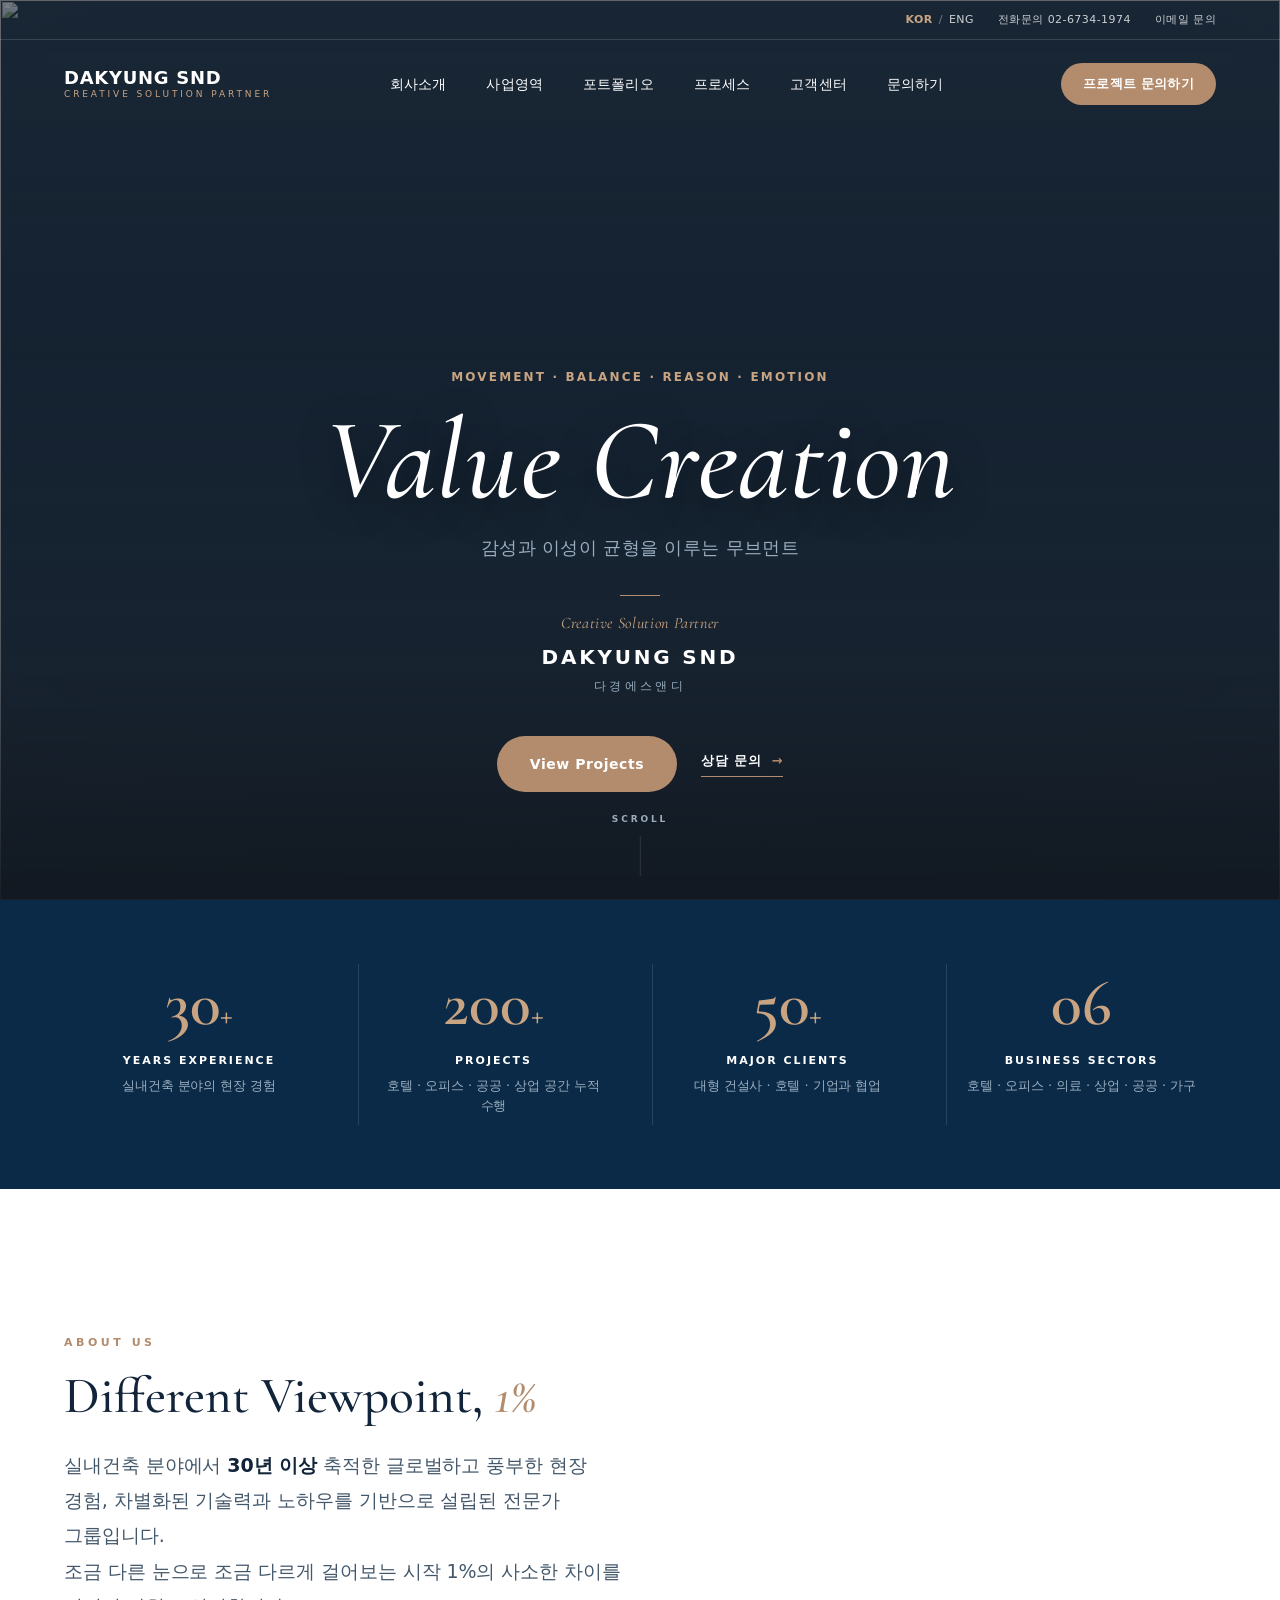
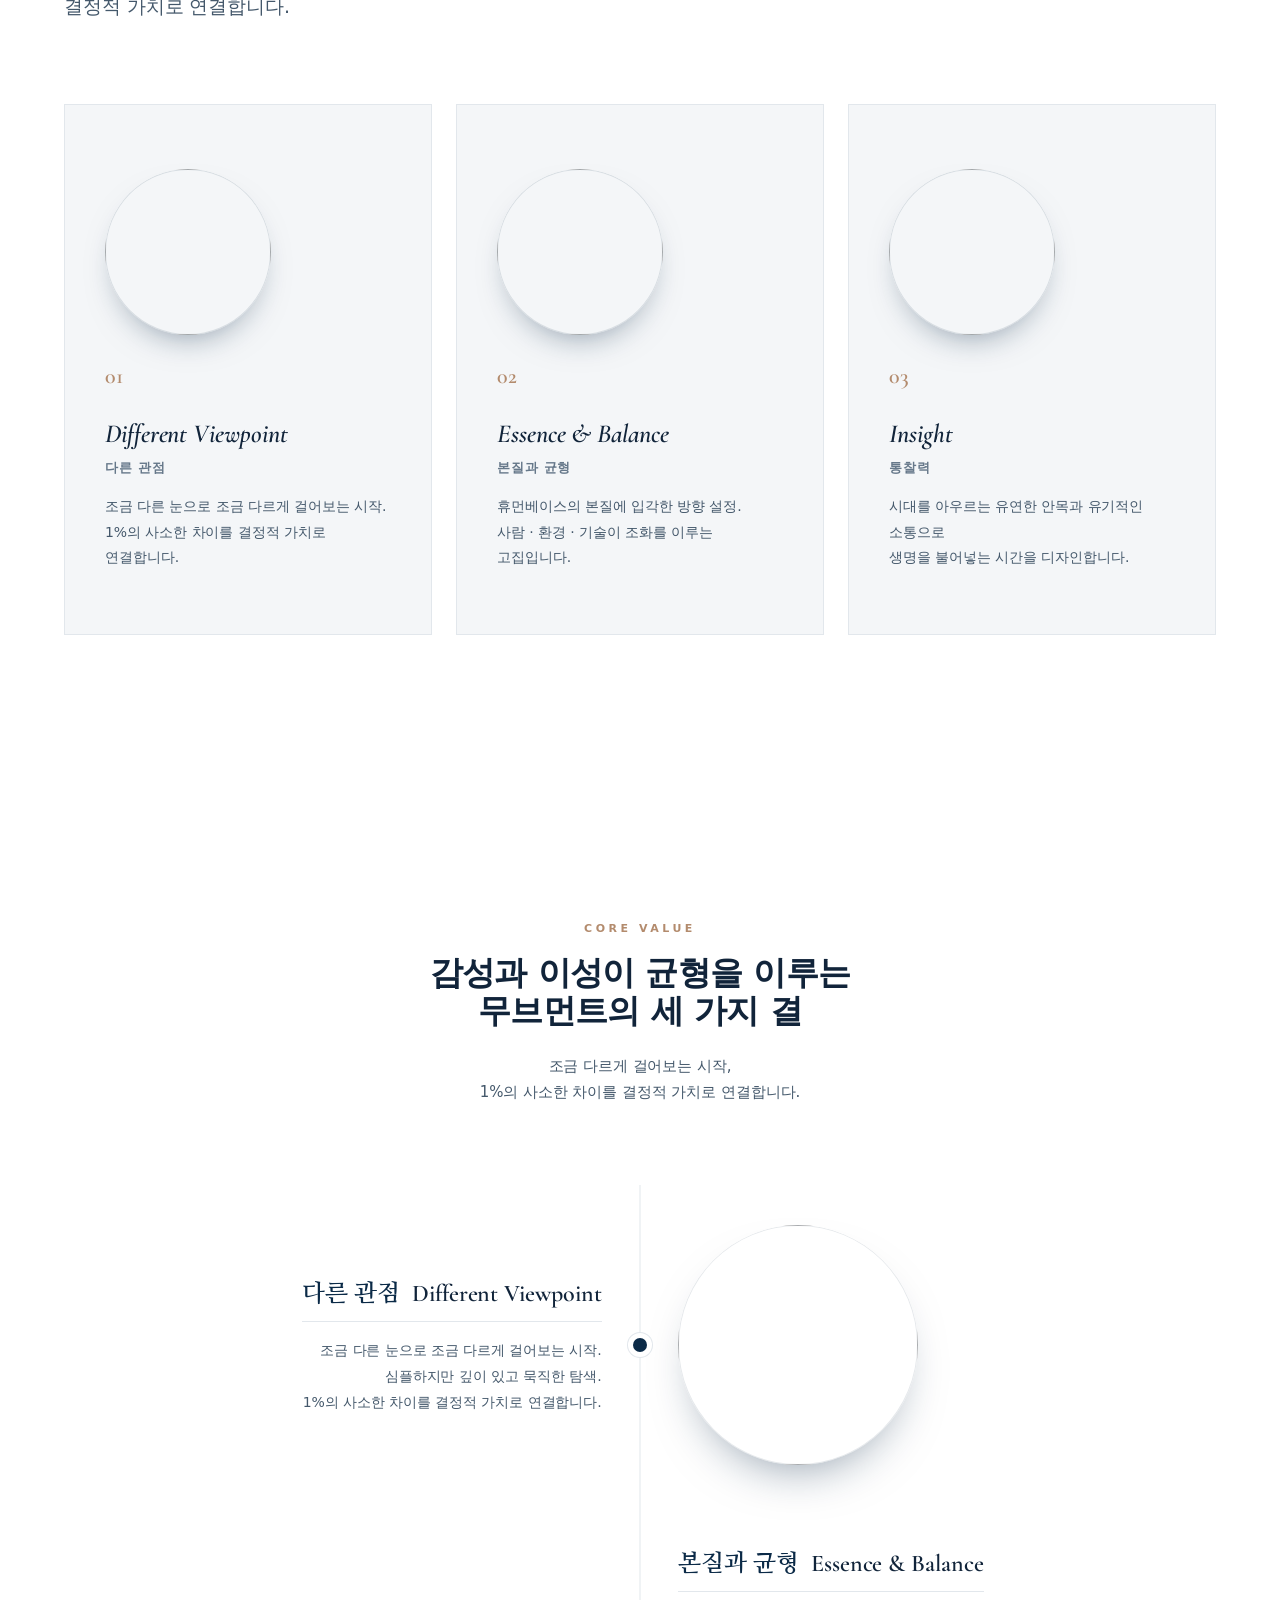
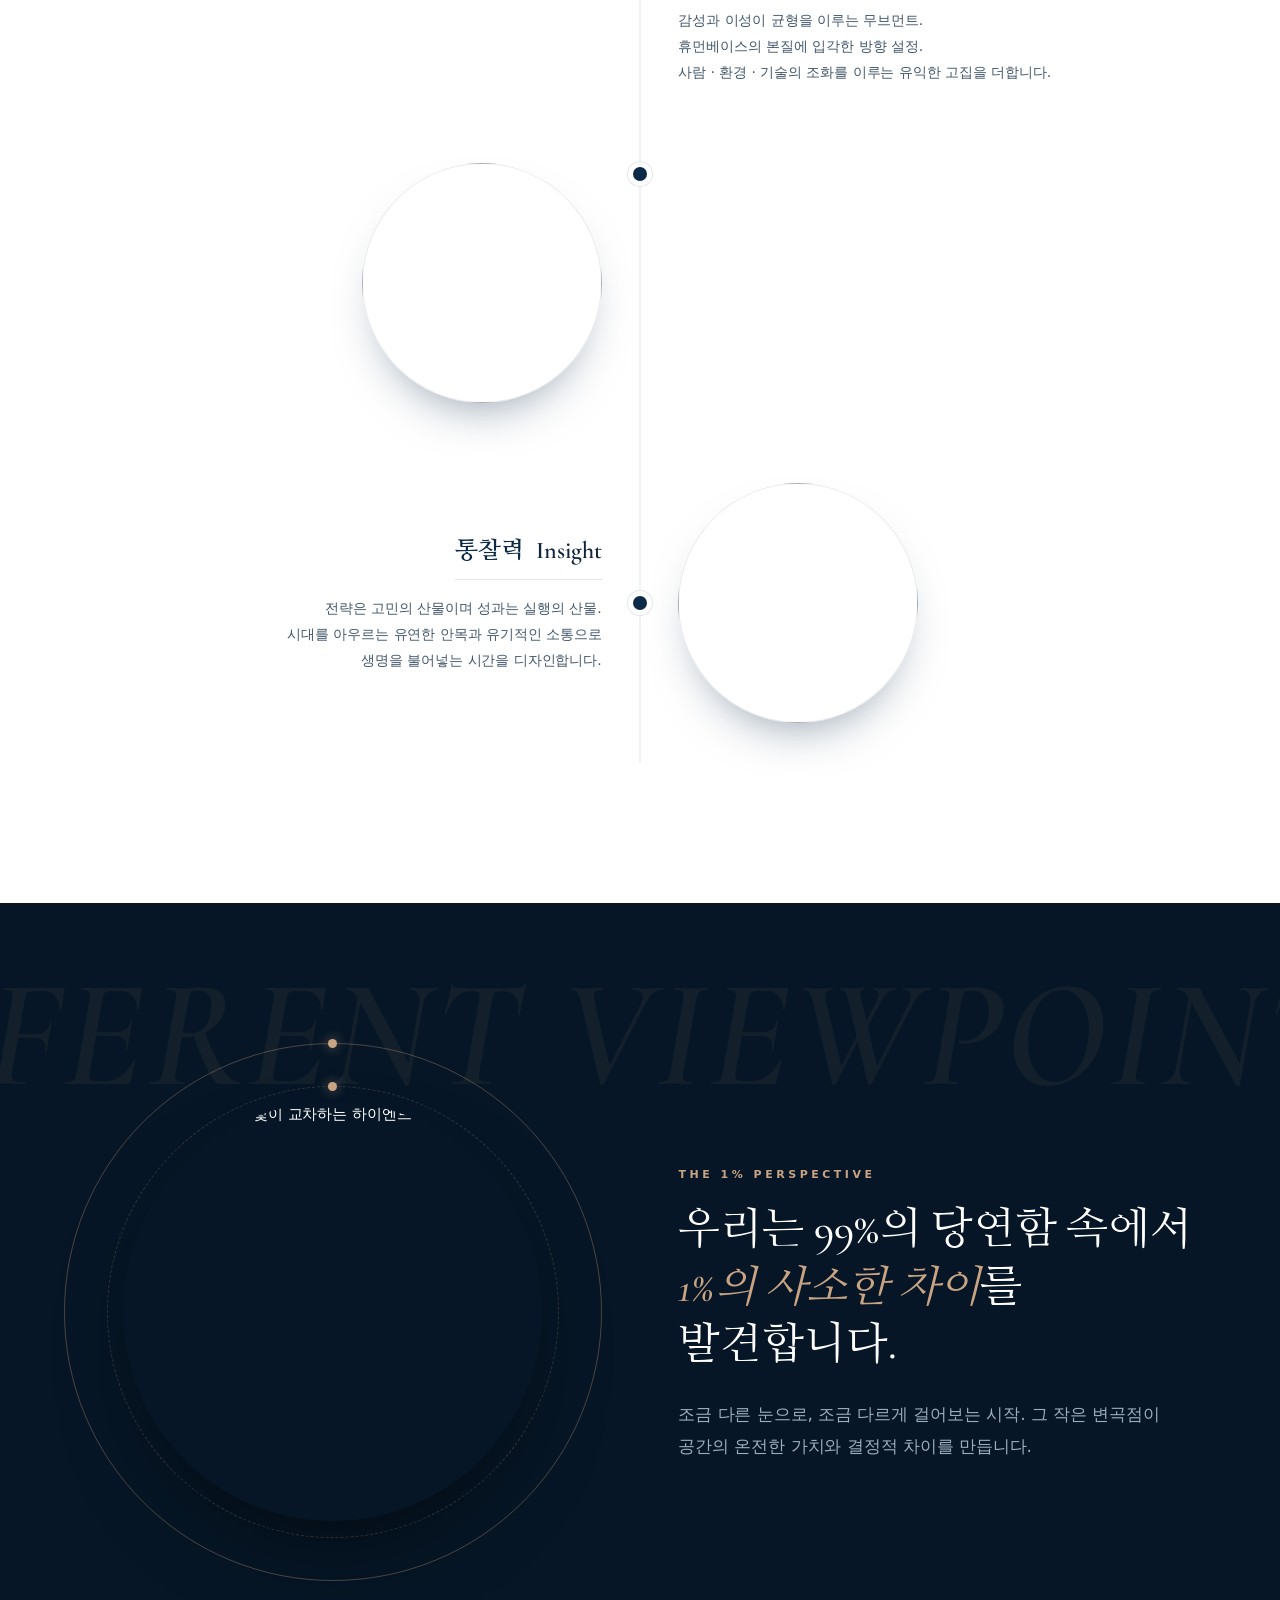
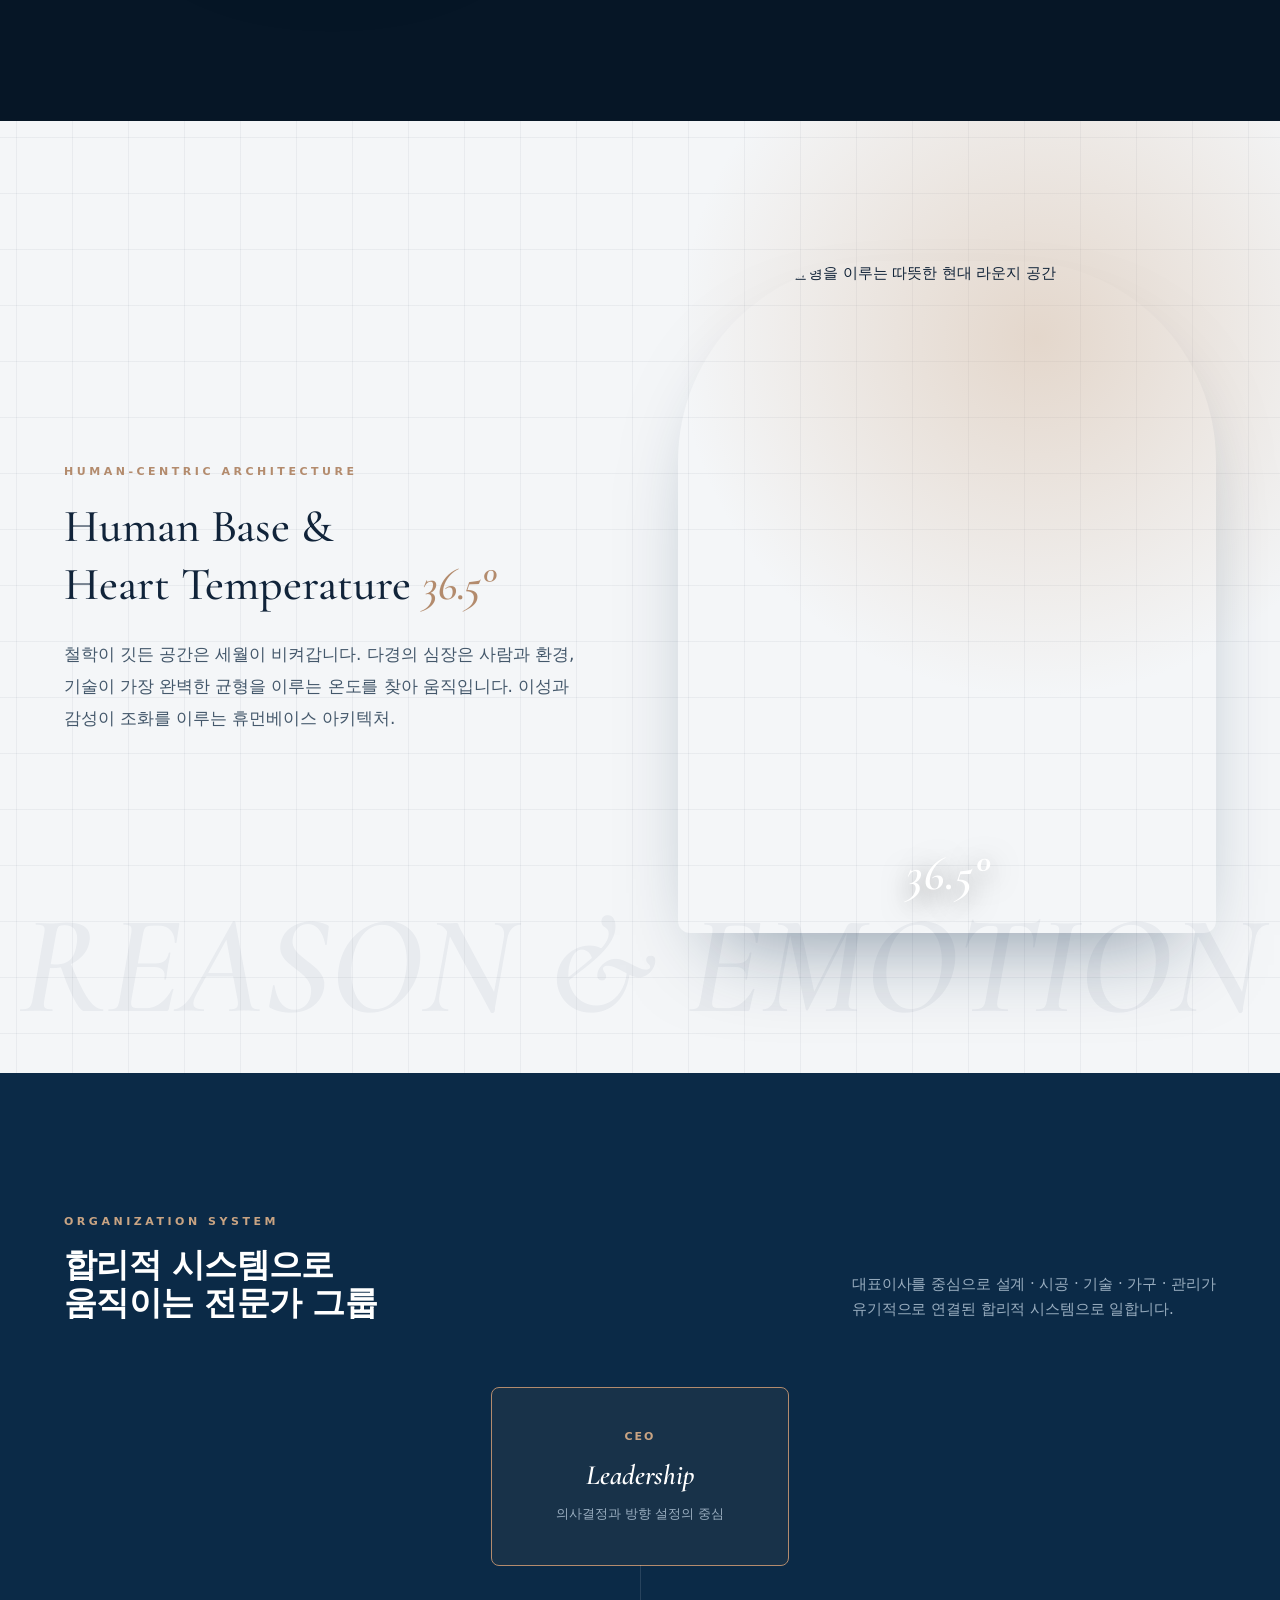
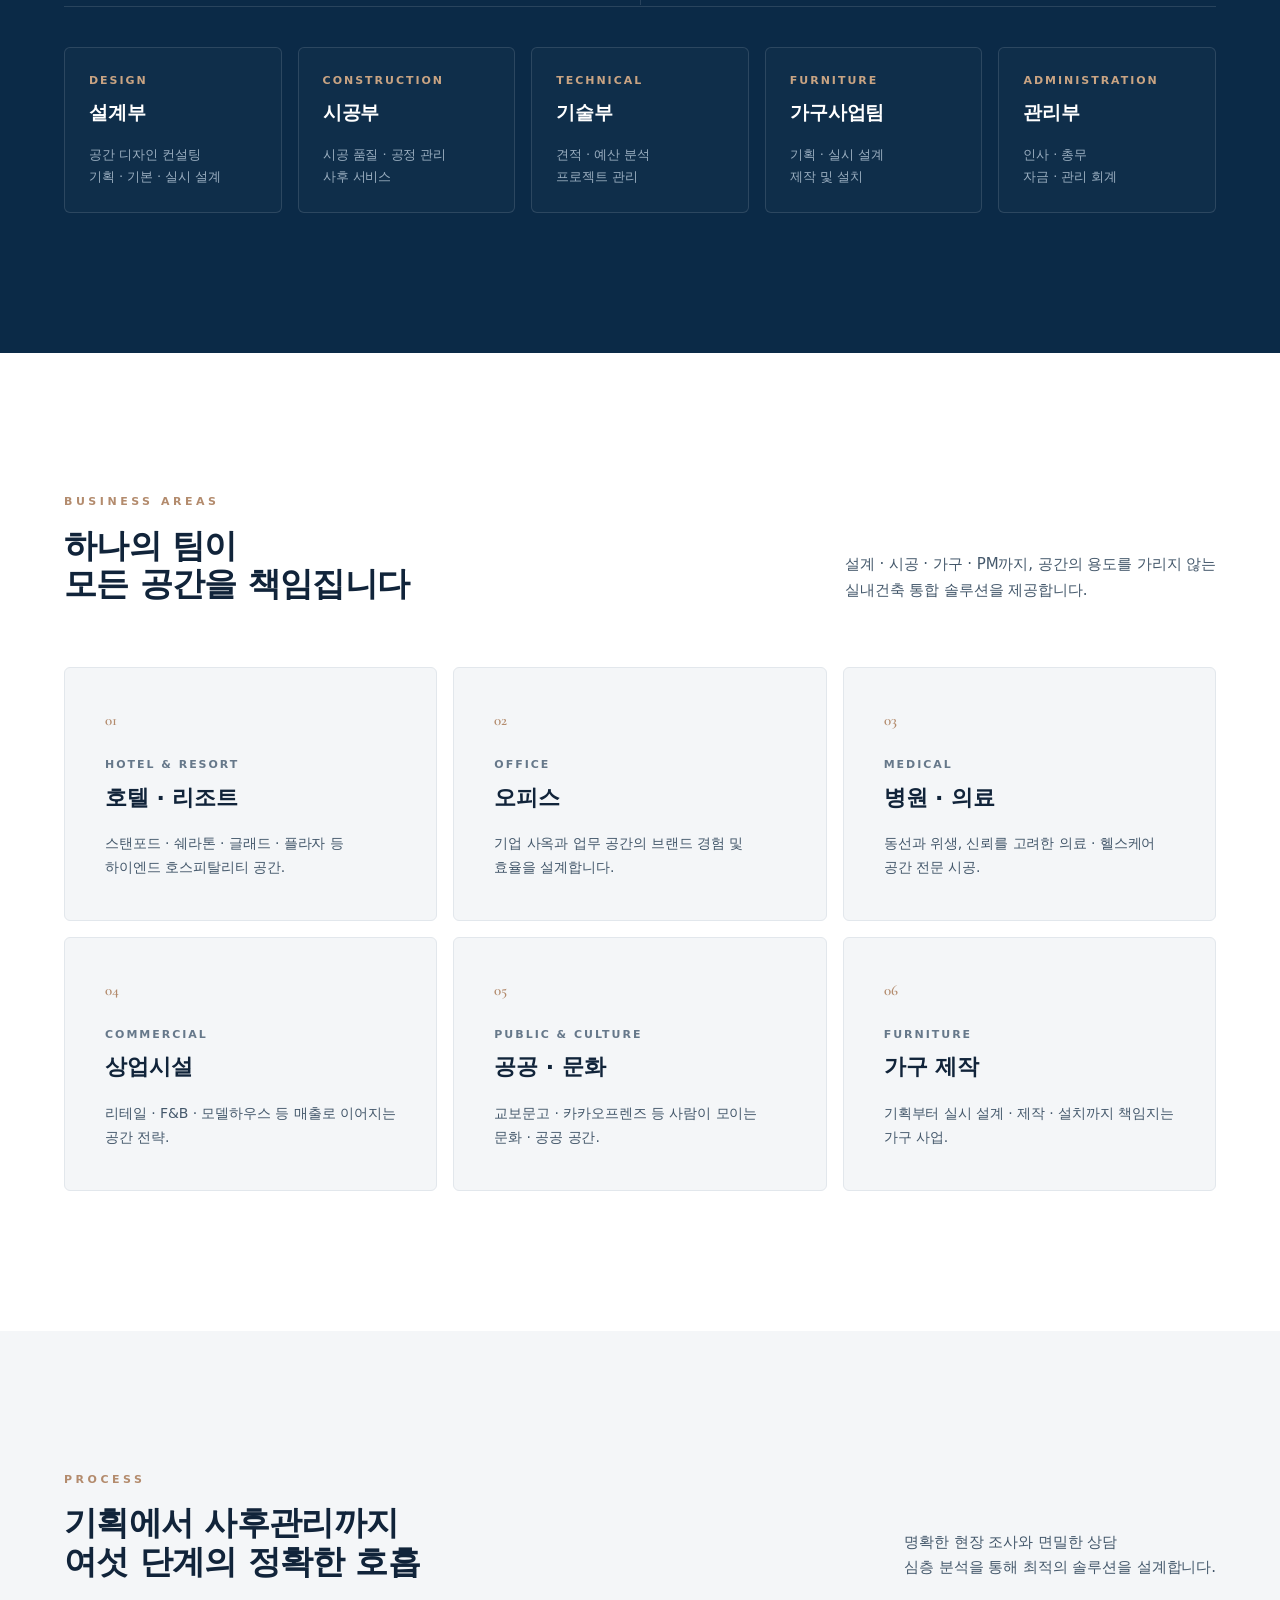
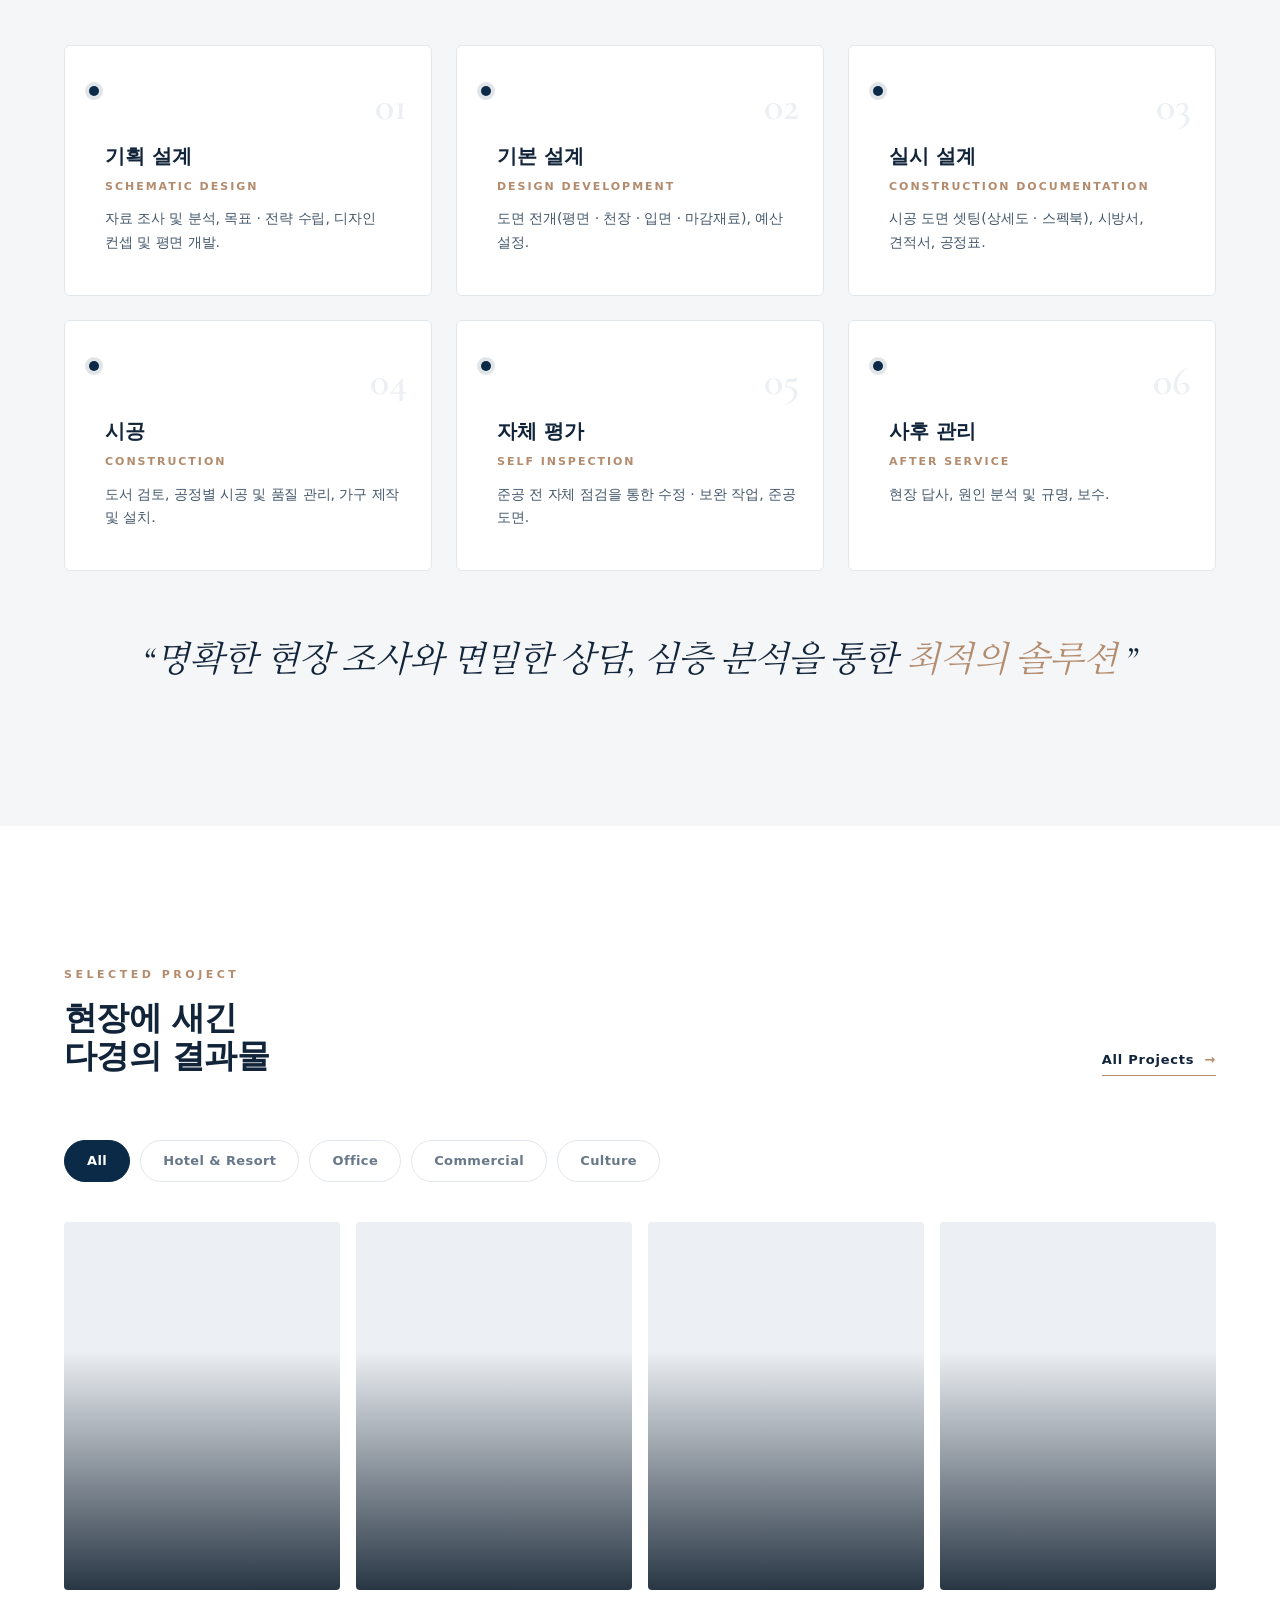
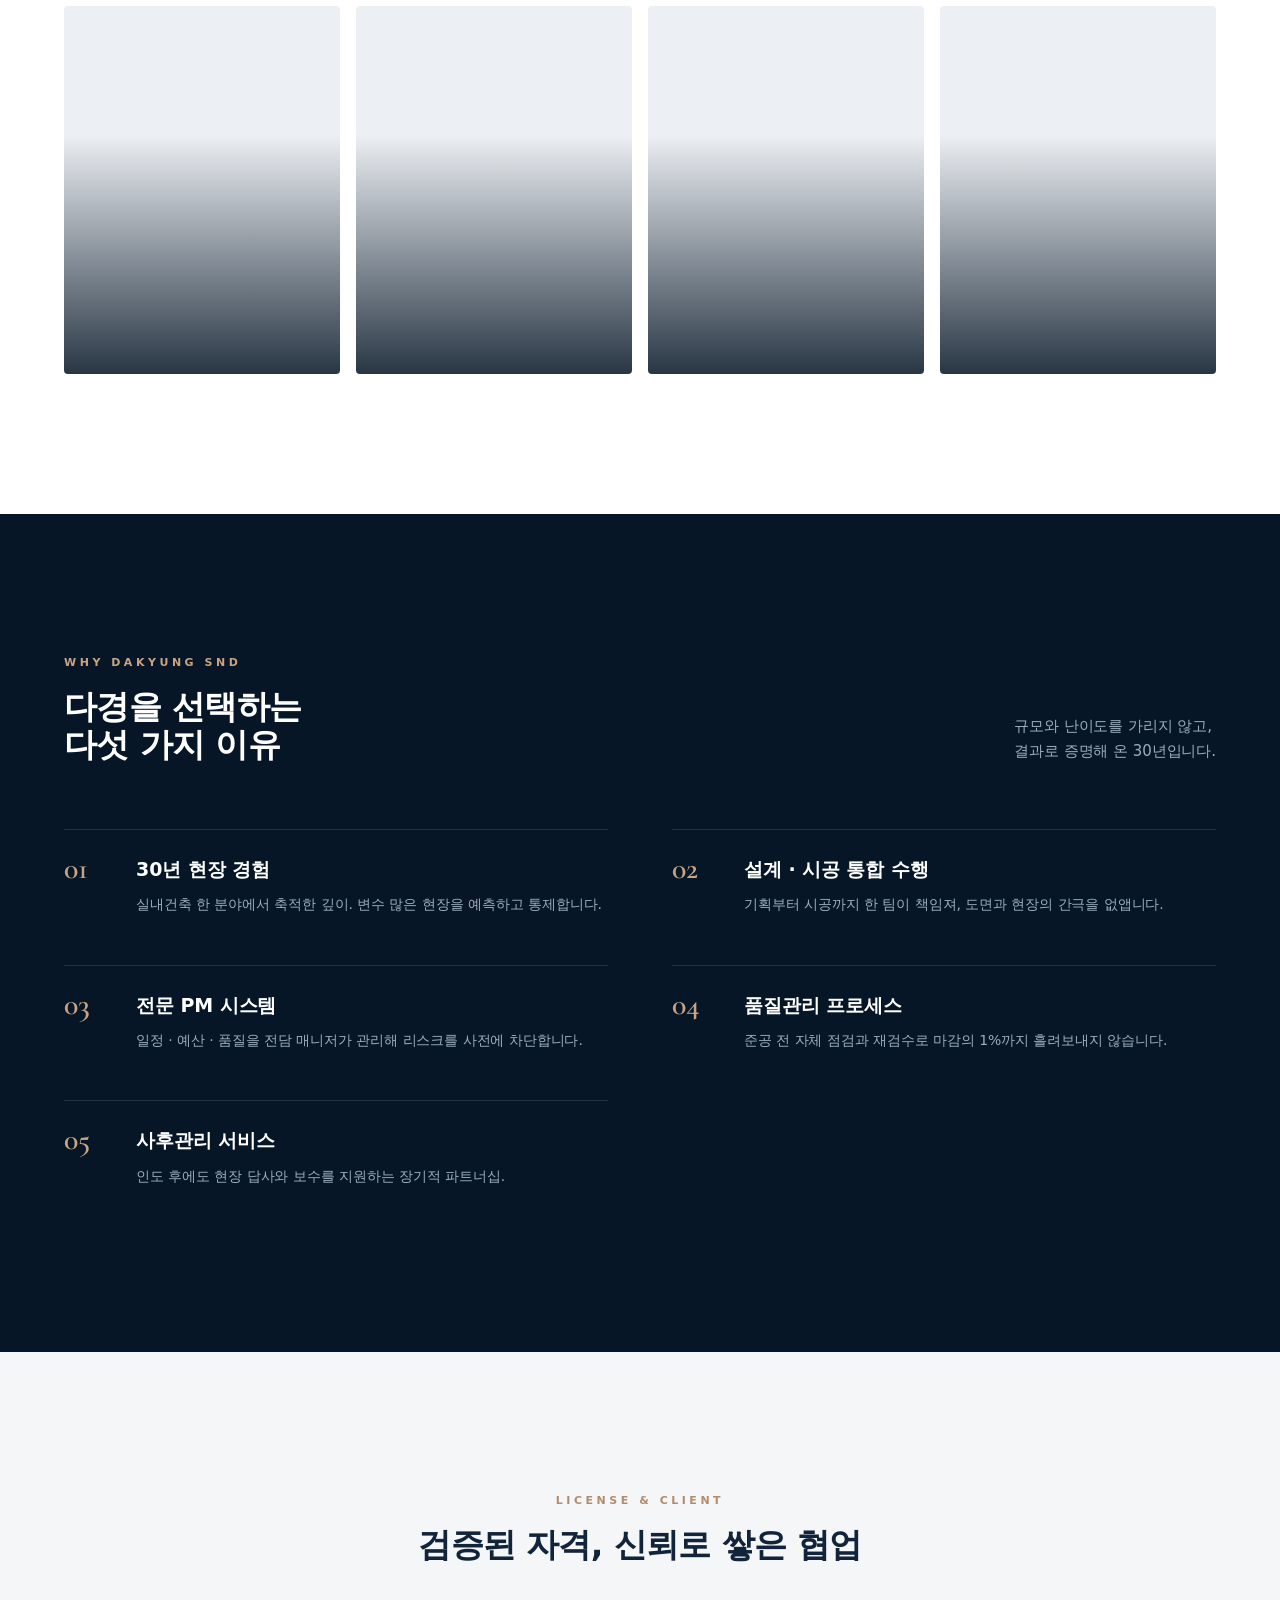
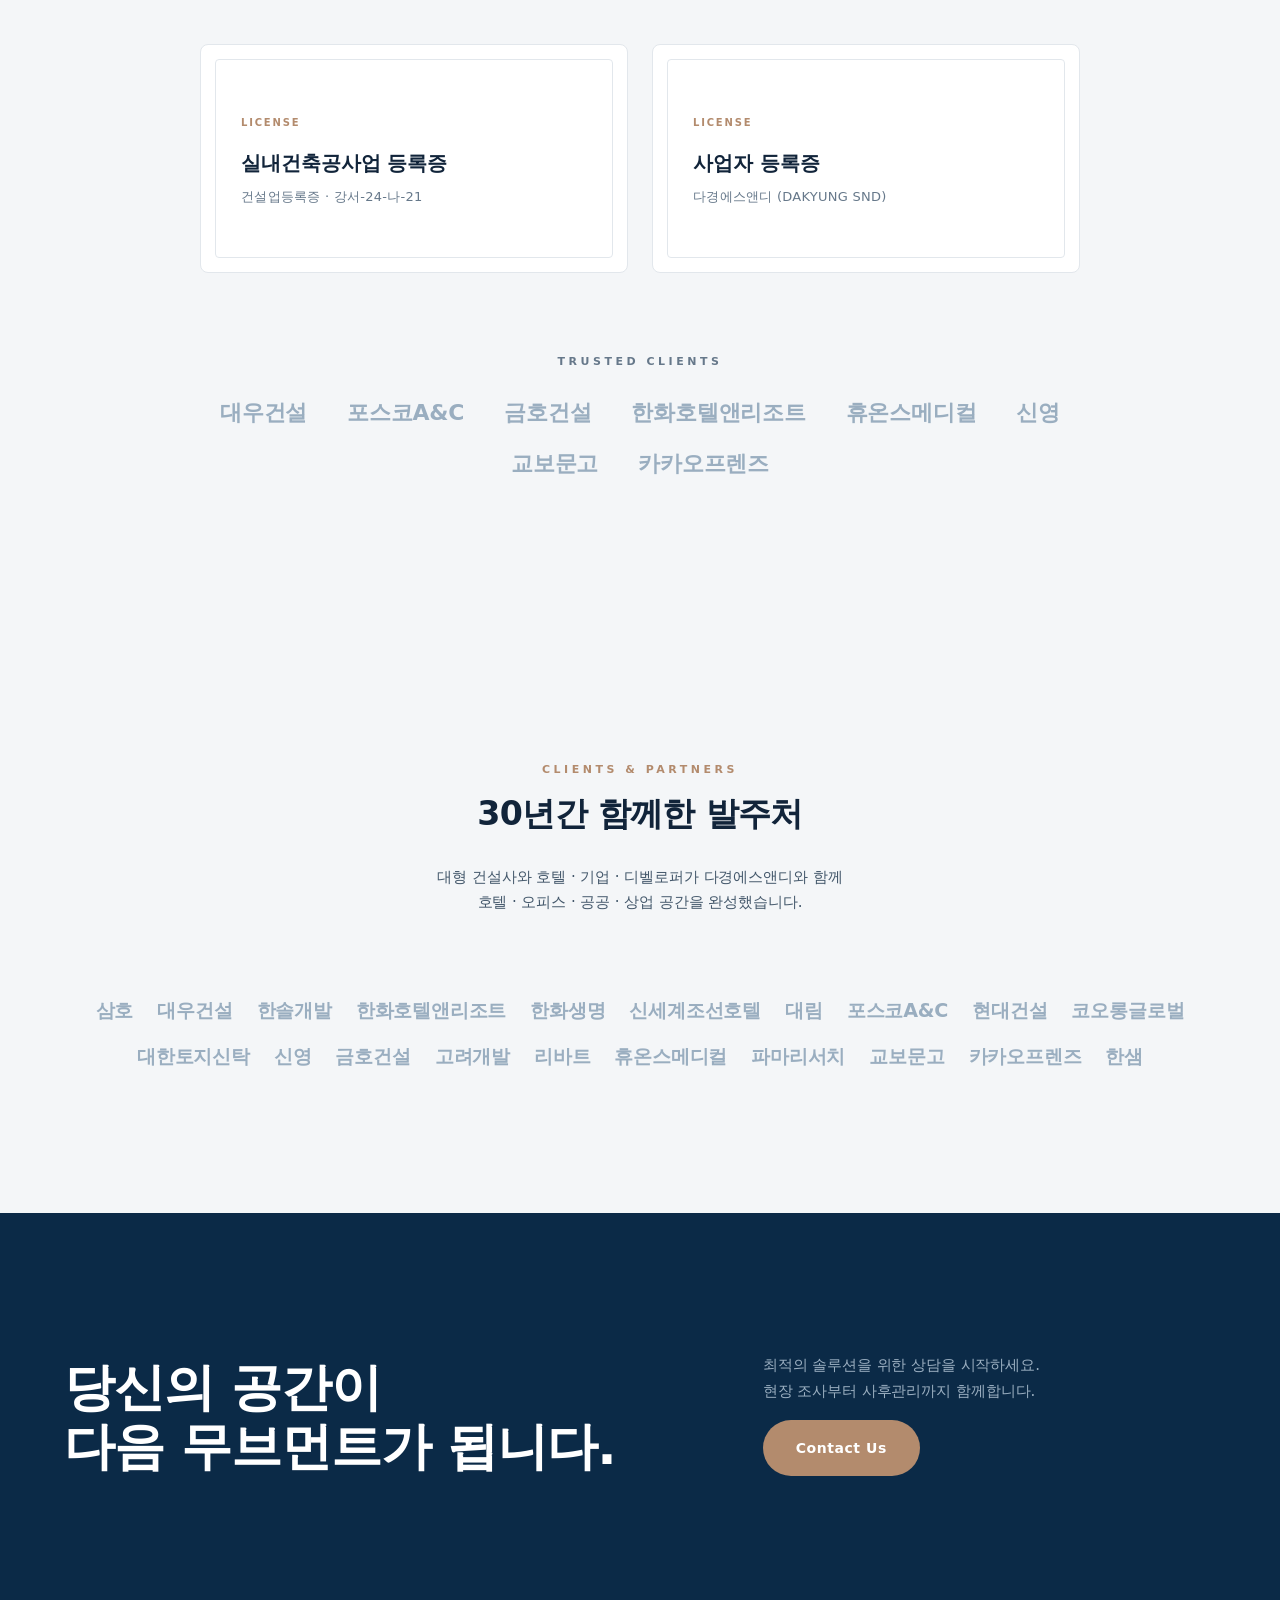
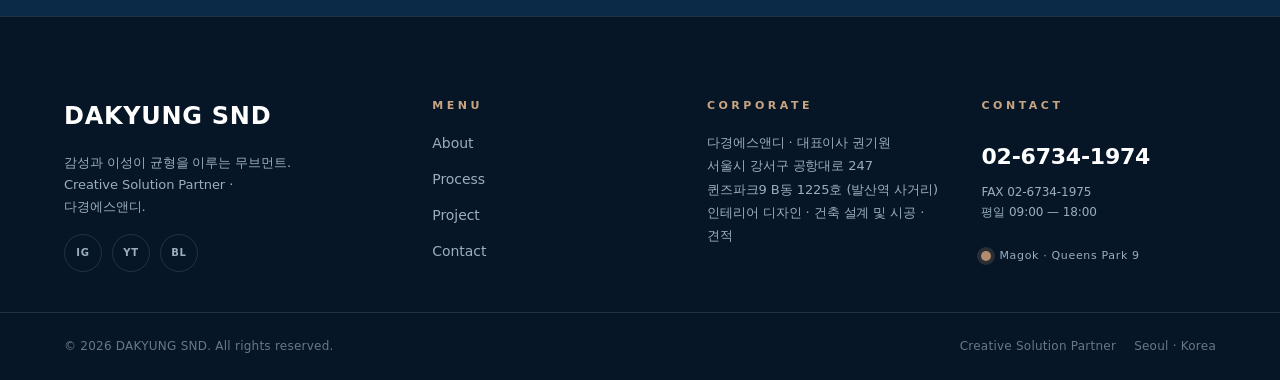
==== html/index.html @ 5e265a90 "Initial commit: 다경에스앤디 (DAKYUNG SND) static site Premium B2B 실내건축 사이트 — 6-category mega-menu, 회사 지명원" ====
<!DOCTYPE html>
<html lang="ko">
<head>
    <meta charset="UTF-8">
    <meta name="viewport" content="width=device-width, initial-scale=1.0">
    <meta name="description" content="다경에스앤디(DAKYUNG SND) — 감성과 이성이 균형을 이루는 무브먼트. 실내건축 30년 현장 경험의 크리에이티브 솔루션 파트너.">
    <meta name="keywords" content="다경에스앤디, DAKYUNG SND, 실내건축, 인테리어 디자인, 시공, 건축 설계, 호텔 인테리어, 모델하우스">
    <link rel="shortcut icon" href="../images/favicon.ico" type="image/x-icon">
    <title>다경에스앤디 DAKYUNG SND Creative Solution Partner</title>
    <link rel="stylesheet" href="../style/reset.css">
    <link rel="stylesheet" href="../style/common.css">
    <link rel="stylesheet" href="../style/index.css">
</head>
<body>
<div id="wrap">

    <!-- ===== HEADER ===== -->
    <header id="header">
        <!-- Utility bar -->
        <div class="header-utility">
            <div class="header-utility-inner">
                <ul class="util-links">
                    <li class="util-lang">
                        <a href="#" class="active" aria-current="true">KOR</a>
                        <span aria-hidden="true">/</span>
                        <a href="#" class="util-soon" aria-disabled="true">ENG</a>
                    </li>
                    <li><a href="tel:0267341974">전화문의 02-6734-1974</a></li>
                    <li><a href="./contact.html">이메일 문의</a></li>
                </ul>
            </div>
        </div>

        <!-- Main bar -->
        <div class="header-inner">
            <a href="./index.html" class="logo" aria-label="다경에스앤디 홈">
                <span class="logo-main">DAKYUNG SND</span>
                <span class="logo-sub">CREATIVE SOLUTION PARTNER</span>
            </a>

            <nav class="gnb" aria-label="주 메뉴">
                <ul class="gnb-list">
                    <li class="gnb-item has-mega">
                        <a href="./about.html">회사소개</a>
                        <div class="mega">
                            <ul>
                                <li><a href="./about.html#ceo">CEO 인사말</a></li>
                                <li><a href="./about.html#about-intro">기업소개</a></li>
                                <li><a href="./about.html#values">브랜드 철학</a></li>
                                <li><a href="./about.html#history">연혁</a></li>
                                <li><a href="./index.html#organization">조직도</a></li>
                                <li><a href="./index.html#trust">인증 및 면허</a></li>
                                <li><a href="./index.html#clients">주요 고객사</a></li>
                            </ul>
                        </div>
                    </li>
                    <li class="gnb-item has-mega">
                        <a href="./service.html">사업영역</a>
                        <div class="mega">
                            <ul>
                                <li><a href="./service.html#interior">인테리어 디자인</a></li>
                                <li><a href="./service.html#interior">인테리어 시공</a></li>
                                <li><a href="./service.html#architecture">건축 설계</a></li>
                                <li><a href="./service.html#architecture">건축 시공</a></li>
                                <li><a href="./service.html#interior">공간 컨설팅</a></li>
                                <li><a href="./service.html#furniture">가구 제작</a></li>
                                <li><a href="./service.html#process">PM (프로젝트 관리)</a></li>
                            </ul>
                        </div>
                    </li>
                    <li class="gnb-item has-mega">
                        <a href="./portfolio.html">포트폴리오</a>
                        <div class="mega">
                            <ul>
                                <li><a href="./portfolio.html#hotel">호텔 &amp; 리조트</a></li>
                                <li><a href="./portfolio.html#office">오피스</a></li>
                                <li><a href="./portfolio.html#medical">병원 · 의료시설</a></li>
                                <li><a href="./portfolio.html#commercial">상업공간</a></li>
                                <li><a href="./portfolio.html#public">공공시설</a></li>
                                <li><a href="./portfolio.html#all">가구 및 특화공간</a></li>
                            </ul>
                        </div>
                    </li>
                    <li class="gnb-item has-mega">
                        <a href="./service.html#process">프로세스</a>
                        <div class="mega">
                            <ul>
                                <li><a href="./service.html#step-01">기획</a></li>
                                <li><a href="./service.html#step-02">설계</a></li>
                                <li><a href="./service.html#step-03">실시설계</a></li>
                                <li><a href="./service.html#step-04">시공</a></li>
                                <li><a href="./service.html#step-05">품질관리</a></li>
                                <li><a href="./service.html#step-06">유지보수 (A/S)</a></li>
                            </ul>
                        </div>
                    </li>
                    <li class="gnb-item has-mega">
                        <a href="#">고객센터</a>
                        <div class="mega">
                            <ul>
                                <li><a href="#" class="util-soon">공지사항</a></li>
                                <li><a href="#" class="util-soon">자주 묻는 질문</a></li>
                                <li><a href="#" class="util-soon">자료실</a></li>
                                <li><a href="./contact.html">문의하기</a></li>
                            </ul>
                        </div>
                    </li>
                    <li class="gnb-item has-mega">
                        <a href="./contact.html" class="nav-contact-top">문의하기</a>
                        <div class="mega">
                            <ul>
                                <li><a href="./contact.html#form">프로젝트 문의</a></li>
                                <li><a href="./contact.html#form">상담 신청</a></li>
                                <li><a href="./contact.html#visit">오시는 길</a></li>
                            </ul>
                        </div>
                    </li>
                </ul>
            </nav>

            <div class="header-actions">
                <a href="./contact.html" class="header-cta">프로젝트 문의하기</a>
                <button class="hamburger" id="hamburger" aria-label="메뉴 열기" aria-expanded="false">
                    <span></span><span></span><span></span>
                </button>
            </div>
        </div>

        <!-- Mobile nav (accordion) -->
        <nav class="mobile-nav" id="mobileNav" aria-label="모바일 메뉴">
            <ul class="m-acc">
                <li class="m-acc-item">
                    <button class="m-acc-head" aria-expanded="false">회사소개 <span class="m-acc-ic" aria-hidden="true"></span></button>
                    <div class="m-acc-panel"><div class="m-acc-panel-inner">
                        <a href="./about.html#ceo">CEO 인사말</a>
                        <a href="./about.html#about-intro">기업소개</a>
                        <a href="./about.html#values">브랜드 철학</a>
                        <a href="./about.html#history">연혁</a>
                        <a href="./index.html#organization">조직도</a>
                        <a href="./index.html#trust">인증 및 면허</a>
                        <a href="./index.html#clients">주요 고객사</a>
                    </div></div>
                </li>
                <li class="m-acc-item">
                    <button class="m-acc-head" aria-expanded="false">사업영역 <span class="m-acc-ic" aria-hidden="true"></span></button>
                    <div class="m-acc-panel"><div class="m-acc-panel-inner">
                        <a href="./service.html#interior">인테리어 디자인 · 시공</a>
                        <a href="./service.html#architecture">건축 설계 · 시공</a>
                        <a href="./service.html#interior">공간 컨설팅</a>
                        <a href="./service.html#furniture">가구 제작</a>
                        <a href="./service.html#process">PM (프로젝트 관리)</a>
                    </div></div>
                </li>
                <li class="m-acc-item">
                    <button class="m-acc-head" aria-expanded="false">포트폴리오 <span class="m-acc-ic" aria-hidden="true"></span></button>
                    <div class="m-acc-panel"><div class="m-acc-panel-inner">
                        <a href="./portfolio.html#hotel">호텔 &amp; 리조트</a>
                        <a href="./portfolio.html#office">오피스</a>
                        <a href="./portfolio.html#medical">병원 · 의료시설</a>
                        <a href="./portfolio.html#commercial">상업공간</a>
                        <a href="./portfolio.html#public">공공시설</a>
                        <a href="./portfolio.html#all">가구 및 특화공간</a>
                    </div></div>
                </li>
                <li class="m-acc-item">
                    <button class="m-acc-head" aria-expanded="false">프로세스 <span class="m-acc-ic" aria-hidden="true"></span></button>
                    <div class="m-acc-panel"><div class="m-acc-panel-inner">
                        <a href="./service.html#step-01">기획</a>
                        <a href="./service.html#step-02">설계</a>
                        <a href="./service.html#step-03">실시설계</a>
                        <a href="./service.html#step-04">시공</a>
                        <a href="./service.html#step-05">품질관리</a>
                        <a href="./service.html#step-06">유지보수 (A/S)</a>
                    </div></div>
                </li>
                <li class="m-acc-item">
                    <button class="m-acc-head" aria-expanded="false">고객센터 <span class="m-acc-ic" aria-hidden="true"></span></button>
                    <div class="m-acc-panel"><div class="m-acc-panel-inner">
                        <a href="#" class="util-soon">공지사항 (준비중)</a>
                        <a href="#" class="util-soon">자주 묻는 질문 (준비중)</a>
                        <a href="#" class="util-soon">자료실 (준비중)</a>
                        <a href="./contact.html">문의하기</a>
                    </div></div>
                </li>
                <li class="m-acc-item">
                    <button class="m-acc-head" aria-expanded="false">문의하기 <span class="m-acc-ic" aria-hidden="true"></span></button>
                    <div class="m-acc-panel"><div class="m-acc-panel-inner">
                        <a href="./contact.html#form">프로젝트 문의</a>
                        <a href="./contact.html#form">상담 신청</a>
                        <a href="./contact.html#visit">오시는 길</a>
                    </div></div>
                </li>
            </ul>
            <div class="m-util">
                <a href="tel:0267341974">전화문의 · 02-6734-1974</a>
                <a href="./contact.html">이메일 문의</a>
                <a href="./contact.html" class="m-cta">프로젝트 문의하기</a>
            </div>
        </nav>
    </header>

    <!-- ===== MAIN ===== -->
    <main>

        <!-- ===== HERO ===== -->
        <section class="hero" aria-label="메인">
            <!-- 정지된 고래 이미지. 직접 파일을 쓰려면 ../images/hero-whale.jpg 등에 넣고 src를 교체하세요. -->
            <img class="hero-video" src="https://images.unsplash.com/photo-1568430462989-44163eb1752f?auto=format&fit=crop&w=2000&q=80"
                 alt="" aria-hidden="true" loading="eager">
            <div class="hero-overlay" aria-hidden="true"></div>

            <div class="container hero-inner">
                <p class="hero-essence">Movement · Balance · Reason · Emotion</p>

                <h1 class="hero-title serif">Value Creation</h1>

                <p class="hero-sub">감성과 이성이 균형을 이루는 무브먼트</p>

                <div class="hero-brand">
                    <span class="hero-partner">Creative Solution Partner</span>
                    <span class="hero-name">DAKYUNG SND</span>
                    <span class="hero-name-ko">다경에스앤디</span>
                </div>

                <div class="hero-actions">
                    <a href="./portfolio.html" class="btn btn-primary">View Projects</a>
                    <a href="./contact.html" class="tlink on-dark">상담 문의</a>
                </div>
            </div>

            <a href="#about" class="hero-scroll" aria-label="아래로 스크롤">
                <span>SCROLL</span>
                <span class="line"></span>
            </a>
        </section>

        <!-- ===== TRUST METRICS ===== -->
        <section class="trust-metrics" aria-label="신뢰 지표">
            <div class="container">
                <ul class="tm-grid">
                    <li class="tm">
                        <span class="tm-num">30<small>+</small></span>
                        <span class="tm-label">Years Experience</span>
                        <p>실내건축 분야의 현장 경험</p>
                    </li>
                    <li class="tm">
                        <span class="tm-num">200<small>+</small></span>
                        <span class="tm-label">Projects</span>
                        <p>호텔 · 오피스 · 공공 · 상업 공간 누적 수행</p>
                    </li>
                    <li class="tm">
                        <span class="tm-num">50<small>+</small></span>
                        <span class="tm-label">Major Clients</span>
                        <p>대형 건설사 · 호텔 · 기업과 협업</p>
                    </li>
                    <li class="tm">
                        <span class="tm-num">06</span>
                        <span class="tm-label">Business Sectors</span>
                        <p>호텔 · 오피스 · 의료 · 상업 · 공공 · 가구</p>
                    </li>
                </ul>
            </div>
        </section>

        <!-- ===== ABOUT & CORE VALUE ===== -->
        <section class="section about" id="about" aria-label="회사 소개">
            <div class="container">
                <div class="about-head">
                    <span class="eyebrow">About Us</span>
                    <h2 class="about-title serif">Different Viewpoint, <em>1%</em></h2>
                    <p class="about-lead">
                        실내건축 분야에서 <strong>30년 이상</strong> 축적한 글로벌하고 풍부한 현장 경험,
                        차별화된 기술력과 노하우를 기반으로 설립된 전문가 그룹입니다. <br>
                        조금 다른 눈으로 조금 다르게 걸어보는 시작 1%의 사소한 차이를 <br>
                        결정적 가치로 연결합니다.
                    </p>
                </div>

                <div class="value-grid">
                    <article class="value">
                        <span class="value-photo">
                            <img src="https://images.unsplash.com/photo-1511818966892-d7d671e672a2?auto=format&fit=crop&w=400&q=80" alt="" loading="lazy">
                        </span>
                        <span class="value-num">01</span>
                        <span class="value-circle" aria-hidden="true"></span>
                        <h3 class="value-en">Different Viewpoint</h3>
                        <p class="value-ko">다른 관점</p>
                        <p class="value-desc">
                            조금 다른 눈으로 조금 다르게 걸어보는 시작. <br>
                            1%의 사소한 차이를 결정적 가치로 연결합니다.
                        </p>
                    </article>
                    <article class="value">
                        <span class="value-photo">
                            <img src="https://images.unsplash.com/photo-1618219908412-a29a1bb7b86e?auto=format&fit=crop&w=400&q=80" alt="" loading="lazy">
                        </span>
                        <span class="value-num">02</span>
                        <span class="value-circle" aria-hidden="true"></span>
                        <h3 class="value-en">Essence &amp; Balance</h3>
                        <p class="value-ko">본질과 균형</p>
                        <p class="value-desc">
                            휴먼베이스의 본질에 입각한 방향 설정. <br>
                            사람 · 환경 · 기술이 조화를 이루는 고집입니다.
                        </p>
                    </article>
                    <article class="value">
                        <span class="value-photo">
                            <img src="https://images.unsplash.com/photo-1524758631624-e2822e304c36?auto=format&fit=crop&w=400&q=80" alt="" loading="lazy">
                        </span>
                        <span class="value-num">03</span>
                        <span class="value-circle" aria-hidden="true"></span>
                        <h3 class="value-en">Insight</h3>
                        <p class="value-ko">통찰력</p>
                        <p class="value-desc">
                            시대를 아우르는 유연한 안목과 유기적인 소통으로 <br>
                            생명을 불어넣는 시간을 디자인합니다.
                        </p>
                    </article>
                </div>
            </div>
        </section>

        <!-- ===== CORE VALUE (Timeline) ===== -->
        <section class="section core-value" id="core-value" aria-label="핵심 가치">
            <div class="container">
                <div class="cv-head">
                    <span class="eyebrow">Core Value</span>
                    <h2 class="section-title cv-title">감성과 이성이 균형을 이루는<br>무브먼트의 세 가지 결</h2>
                    <p class="section-lede cv-lede">
                        조금 다르게 걸어보는 시작, <br>
                        1%의 사소한 차이를 결정적 가치로 연결합니다.
                    </p>
                </div>

                <div class="cv-timeline">
                    <article class="cv-item">
                        <div class="cv-text">
                            <h3 class="cv-name"><span class="cv-ko">다른 관점</span> Different Viewpoint</h3>
                            <p class="cv-desc">
                                조금 다른 눈으로 조금 다르게 걸어보는 시작. <br>
                                심플하지만 깊이 있고 묵직한 탐색. <br>
                                1%의 사소한 차이를 결정적 가치로 연결합니다.
                            </p>
                        </div>
                        <span class="cv-node" aria-hidden="true"></span>
                        <div class="cv-photo">
                            <img src="https://images.unsplash.com/photo-1511818966892-d7d671e672a2?auto=format&fit=crop&w=600&q=80" alt="" loading="lazy">
                        </div>
                    </article>

                    <article class="cv-item">
                        <div class="cv-text">
                            <h3 class="cv-name"><span class="cv-ko">본질과 균형</span> Essence &amp; Balance</h3>
                            <p class="cv-desc">
                                감성과 이성이 균형을 이루는 무브먼트. <br>
                                휴먼베이스의 본질에 입각한 방향 설정. <br>
                                사람 · 환경 · 기술의 조화를 이루는 유익한 고집을 더합니다.
                            </p>
                        </div>
                        <span class="cv-node" aria-hidden="true"></span>
                        <div class="cv-photo">
                            <img src="https://images.unsplash.com/photo-1618219908412-a29a1bb7b86e?auto=format&fit=crop&w=600&q=80" alt="" loading="lazy">
                        </div>
                    </article>

                    <article class="cv-item">
                        <div class="cv-text">
                            <h3 class="cv-name"><span class="cv-ko">통찰력</span> Insight</h3>
                            <p class="cv-desc">
                                전략은 고민의 산물이며 성과는 실행의 산물. <br>
                                시대를 아우르는 유연한 안목과 유기적인 소통으로 <br>
                                생명을 불어넣는 시간을 디자인합니다.
                            </p>
                        </div>
                        <span class="cv-node" aria-hidden="true"></span>
                        <div class="cv-photo">
                            <img src="https://images.unsplash.com/photo-1524758631624-e2822e304c36?auto=format&fit=crop&w=600&q=80" alt="" loading="lazy">
                        </div>
                    </article>
                </div>
            </div>
        </section>

        <!-- ===== THE 1% PERSPECTIVE ===== -->
        <section class="section perspective" id="perspective" aria-label="브랜드 아이덴티티 — The 1% Perspective">
            <span class="pp-float" aria-hidden="true">DIFFERENT VIEWPOINT 1%</span>
            <div class="container pp-inner">
                <div class="pp-visual">
                    <span class="pp-frame" aria-hidden="true"></span>
                    <span class="pp-frame pp-frame-2" aria-hidden="true"></span>
                    <div class="pp-photo">
                        <img src="https://images.unsplash.com/photo-1618220179428-22790b461013?auto=format&fit=crop&w=900&q=80" alt="자연석과 따뜻한 빛이 교차하는 하이엔드 공간의 마감 디테일" loading="lazy">
                    </div>
                </div>
                <div class="pp-text">
                    <span class="eyebrow on-dark">The 1% Perspective</span>
                    <h2 class="pp-headline">우리는 99%의 당연함 속에서<br><em>1%의 사소한 차이</em>를 발견합니다.</h2>
                    <p class="pp-body">
                        조금 다른 눈으로, 조금 다르게 걸어보는 시작.
                        그 작은 변곡점이 공간의 온전한 가치와 결정적 차이를 만듭니다.
                    </p>
                </div>
            </div>
        </section>

        <!-- ===== HUMAN BASE 36.5° ===== -->
        <section class="section humanbase" id="humanbase" aria-label="휴먼베이스 공간 철학 — Human Base 36.5°">
            <div class="hb-grid" aria-hidden="true"></div>
            <div class="hb-glow" aria-hidden="true"></div>
            <span class="hb-float" aria-hidden="true">REASON &amp; EMOTION</span>
            <div class="container hb-inner">
                <div class="hb-text">
                    <span class="eyebrow">Human-Centric Architecture</span>
                    <h2 class="hb-headline">Human Base &amp;<br>Heart Temperature <em>36.5°</em></h2>
                    <p class="hb-body">
                        철학이 깃든 공간은 세월이 비켜갑니다.
                        다경의 심장은 사람과 환경, 기술이 가장 완벽한 균형을 이루는 온도를 찾아 움직입니다.
                        이성과 감성이 조화를 이루는 휴먼베이스 아키텍처.
                    </p>
                </div>
                <div class="hb-visual">
                    <div class="hb-photo">
                        <img src="https://images.unsplash.com/photo-1616486338812-3dadae4b4ace?auto=format&fit=crop&w=900&q=80" alt="이성과 감성이 균형을 이루는 따뜻한 현대 라운지 공간" loading="lazy">
                    </div>
                    <span class="hb-temp" aria-hidden="true">36.5°</span>
                </div>
            </div>
        </section>

        <!-- ===== ORGANIZATION ===== -->
        <section class="section org" id="organization" aria-label="조직 체계">
            <div class="container">
                <div class="s-head row">
                    <div class="s-head-text">
                        <span class="eyebrow on-dark">Organization System</span>
                        <h2 class="section-title org-title">합리적 시스템으로<br>움직이는 전문가 그룹</h2>
                    </div>
                    <p class="section-lede org-lede">
                        대표이사를 중심으로 설계 · 시공 · 기술 · 가구 · 관리가 <br>
                        유기적으로 연결된 합리적 시스템으로 일합니다.
                    </p>
                </div>

                <div class="org-chart">
                    <div class="org-lead">
                        <span class="org-role">CEO</span>
                        <strong class="org-name">Leadership</strong>
                        <p>의사결정과 방향 설정의 중심</p>
                    </div>
                    <div class="org-depts">
                        <article class="org-dept">
                            <span class="org-dept-en">Design</span>
                            <h3>설계부</h3>
                            <p>공간 디자인 컨설팅<br>기획 · 기본 · 실시 설계</p>
                        </article>
                        <article class="org-dept">
                            <span class="org-dept-en">Construction</span>
                            <h3>시공부</h3>
                            <p>시공 품질 · 공정 관리<br>사후 서비스</p>
                        </article>
                        <article class="org-dept">
                            <span class="org-dept-en">Technical</span>
                            <h3>기술부</h3>
                            <p>견적 · 예산 분석<br>프로젝트 관리</p>
                        </article>
                        <article class="org-dept">
                            <span class="org-dept-en">Furniture</span>
                            <h3>가구사업팀</h3>
                            <p>기획 · 실시 설계<br>제작 및 설치</p>
                        </article>
                        <article class="org-dept">
                            <span class="org-dept-en">Administration</span>
                            <h3>관리부</h3>
                            <p>인사 · 총무<br>자금 · 관리 회계</p>
                        </article>
                    </div>
                </div>
            </div>
        </section>

        <!-- ===== BUSINESS AREAS ===== -->
        <section class="section biz-areas" id="business" aria-label="사업 영역">
            <div class="container">
                <div class="s-head row">
                    <div class="s-head-text">
                        <span class="eyebrow">Business Areas</span>
                        <h2 class="section-title">하나의 팀이<br>모든 공간을 책임집니다</h2>
                    </div>
                    <p class="section-lede">
                        설계 · 시공 · 가구 · PM까지, 공간의 용도를 가리지 않는<br>
                        실내건축 통합 솔루션을 제공합니다.
                    </p>
                </div>

                <ul class="ba-grid">
                    <li class="ba-card">
                        <span class="ba-num">01</span>
                        <span class="ba-en">Hotel &amp; Resort</span>
                        <h3>호텔 · 리조트</h3>
                        <p>스탠포드 · 쉐라톤 · 글래드 · 플라자 등 하이엔드 호스피탈리티 공간.</p>
                    </li>
                    <li class="ba-card">
                        <span class="ba-num">02</span>
                        <span class="ba-en">Office</span>
                        <h3>오피스</h3>
                        <p>기업 사옥과 업무 공간의 브랜드 경험 및 효율을 설계합니다.</p>
                    </li>
                    <li class="ba-card">
                        <span class="ba-num">03</span>
                        <span class="ba-en">Medical</span>
                        <h3>병원 · 의료</h3>
                        <p>동선과 위생, 신뢰를 고려한 의료 · 헬스케어 공간 전문 시공.</p>
                    </li>
                    <li class="ba-card">
                        <span class="ba-num">04</span>
                        <span class="ba-en">Commercial</span>
                        <h3>상업시설</h3>
                        <p>리테일 · F&amp;B · 모델하우스 등 매출로 이어지는 공간 전략.</p>
                    </li>
                    <li class="ba-card">
                        <span class="ba-num">05</span>
                        <span class="ba-en">Public &amp; Culture</span>
                        <h3>공공 · 문화</h3>
                        <p>교보문고 · 카카오프렌즈 등 사람이 모이는 문화 · 공공 공간.</p>
                    </li>
                    <li class="ba-card">
                        <span class="ba-num">06</span>
                        <span class="ba-en">Furniture</span>
                        <h3>가구 제작</h3>
                        <p>기획부터 실시 설계 · 제작 · 설치까지 책임지는 가구 사업.</p>
                    </li>
                </ul>
            </div>
        </section>

        <!-- ===== PROCESS ===== -->
        <section class="section process" id="process" aria-label="프로세스">
            <div class="container">
                <div class="s-head row">
                    <div class="s-head-text">
                        <span class="eyebrow">Process</span>
                        <h2 class="section-title">기획에서 사후관리까지<br>여섯 단계의 정확한 호흡</h2>
                    </div>
                    <p class="section-lede">
                        명확한 현장 조사와 면밀한 상담 <br> 심층 분석을 통해 
                        최적의 솔루션을 설계합니다.
                    </p>
                </div>

                <ol class="proc-list">
                    <li class="proc-item">
                        <span class="proc-dot" aria-hidden="true"></span>
                        <span class="proc-num">01</span>
                        <h3>기획 설계</h3>
                        <span class="proc-en">Schematic Design</span>
                        <p>자료 조사 및 분석, 목표 · 전략 수립, 디자인 컨셉 및 평면 개발.</p>
                    </li>
                    <li class="proc-item">
                        <span class="proc-dot" aria-hidden="true"></span>
                        <span class="proc-num">02</span>
                        <h3>기본 설계</h3>
                        <span class="proc-en">Design Development</span>
                        <p>도면 전개(평면 · 천장 · 입면 · 마감재료), 예산 설정.</p>
                    </li>
                    <li class="proc-item">
                        <span class="proc-dot" aria-hidden="true"></span>
                        <span class="proc-num">03</span>
                        <h3>실시 설계</h3>
                        <span class="proc-en">Construction Documentation</span>
                        <p>시공 도면 셋팅(상세도 · 스펙북), 시방서, 견적서, 공정표.</p>
                    </li>
                    <li class="proc-item">
                        <span class="proc-dot" aria-hidden="true"></span>
                        <span class="proc-num">04</span>
                        <h3>시공</h3>
                        <span class="proc-en">Construction</span>
                        <p>도서 검토, 공정별 시공 및 품질 관리, 가구 제작 및 설치.</p>
                    </li>
                    <li class="proc-item">
                        <span class="proc-dot" aria-hidden="true"></span>
                        <span class="proc-num">05</span>
                        <h3>자체 평가</h3>
                        <span class="proc-en">Self Inspection</span>
                        <p>준공 전 자체 점검을 통한 수정 · 보완 작업, 준공 도면.</p>
                    </li>
                    <li class="proc-item">
                        <span class="proc-dot" aria-hidden="true"></span>
                        <span class="proc-num">06</span>
                        <h3>사후 관리</h3>
                        <span class="proc-en">After Service</span>
                        <p>현장 답사, 원인 분석 및 규명, 보수.</p>
                    </li>
                </ol>

                <p class="proc-slogan">
                    “명확한 현장 조사와 면밀한 상담, 심층 분석을 통한
                    <em> 최적의 솔루션 </em>”
                </p>
            </div>
        </section>

        <!-- ===== PORTFOLIO ===== -->
        <section class="section portfolio" id="project" aria-label="프로젝트">
            <div class="container">
                <div class="s-head row">
                    <div class="s-head-text">
                        <span class="eyebrow">Selected Project</span>
                        <h2 class="section-title">현장에 새긴<br>다경의 결과물</h2>
                    </div>
                    <a href="./portfolio.html" class="tlink">All Projects</a>
                </div>

                <div class="pf-tabs" role="tablist" aria-label="프로젝트 카테고리">
                    <button class="pf-tab active" data-filter="all" role="tab">All</button>
                    <button class="pf-tab" data-filter="hotel" role="tab">Hotel &amp; Resort</button>
                    <button class="pf-tab" data-filter="office" role="tab">Office</button>
                    <button class="pf-tab" data-filter="commercial" role="tab">Commercial</button>
                    <button class="pf-tab" data-filter="culture" role="tab">Culture</button>
                </div>

                <div class="pf-grid">
                    <a href="./portfolio.html" class="pf-card" data-category="hotel">
                        <div class="pf-img pf-img-1"></div>
                        <div class="pf-cap">
                            <span class="pf-cat">Hotel &amp; Resort</span>
                            <strong>스탠포드 호텔 앤 리조트 통영</strong>
                        </div>
                    </a>
                    <a href="./portfolio.html" class="pf-card" data-category="hotel">
                        <div class="pf-img pf-img-2"></div>
                        <div class="pf-cap">
                            <span class="pf-cat">Hotel &amp; Resort</span>
                            <strong>쉐라톤 인천 호텔</strong>
                        </div>
                    </a>
                    <a href="./portfolio.html" class="pf-card" data-category="office">
                        <div class="pf-img pf-img-3"></div>
                        <div class="pf-cap">
                            <span class="pf-cat">Office</span>
                            <strong>고덕지식산업센터 더라이브 M/H</strong>
                        </div>
                    </a>
                    <a href="./portfolio.html" class="pf-card" data-category="commercial">
                        <div class="pf-img pf-img-4"></div>
                        <div class="pf-cap">
                            <span class="pf-cat">Commercial</span>
                            <strong>양산 금호 리첸시아 시그니처 M/H</strong>
                        </div>
                    </a>
                    <a href="./portfolio.html" class="pf-card" data-category="culture">
                        <div class="pf-img pf-img-5"></div>
                        <div class="pf-cap">
                            <span class="pf-cat">Culture</span>
                            <strong>도쿄 오모테산도 카카오프렌즈 샵</strong>
                        </div>
                    </a>
                    <a href="./portfolio.html" class="pf-card" data-category="culture">
                        <div class="pf-img pf-img-6"></div>
                        <div class="pf-cap">
                            <span class="pf-cat">Culture</span>
                            <strong>세종 교보문고</strong>
                        </div>
                    </a>
                    <a href="./portfolio.html" class="pf-card" data-category="hotel">
                        <div class="pf-img pf-img-7"></div>
                        <div class="pf-cap">
                            <span class="pf-cat">Hotel &amp; Resort</span>
                            <strong>글래드 호텔 여의도</strong>
                        </div>
                    </a>
                    <a href="./portfolio.html" class="pf-card" data-category="commercial">
                        <div class="pf-img pf-img-8"></div>
                        <div class="pf-cap">
                            <span class="pf-cat">Commercial</span>
                            <strong>수원 고등 써밋플랙스 홍보관</strong>
                        </div>
                    </a>
                </div>
            </div>
        </section>

        <!-- ===== WHY US ===== -->
        <section class="section why-us" id="why" aria-label="다경에스앤디를 선택하는 이유">
            <div class="container">
                <div class="s-head row">
                    <div class="s-head-text">
                        <span class="eyebrow on-dark">Why DAKYUNG SND</span>
                        <h2 class="section-title why-title">다경을 선택하는<br>다섯 가지 이유</h2>
                    </div>
                    <p class="section-lede why-lede">
                        규모와 난이도를 가리지 않고,<br>결과로 증명해 온 30년입니다.
                    </p>
                </div>

                <ol class="why-list">
                    <li class="why-item">
                        <span class="why-num">01</span>
                        <div class="why-text">
                            <h3>30년 현장 경험</h3>
                            <p>실내건축 한 분야에서 축적한 깊이. 변수 많은 현장을 예측하고 통제합니다.</p>
                        </div>
                    </li>
                    <li class="why-item">
                        <span class="why-num">02</span>
                        <div class="why-text">
                            <h3>설계 · 시공 통합 수행</h3>
                            <p>기획부터 시공까지 한 팀이 책임져, 도면과 현장의 간극을 없앱니다.</p>
                        </div>
                    </li>
                    <li class="why-item">
                        <span class="why-num">03</span>
                        <div class="why-text">
                            <h3>전문 PM 시스템</h3>
                            <p>일정 · 예산 · 품질을 전담 매니저가 관리해 리스크를 사전에 차단합니다.</p>
                        </div>
                    </li>
                    <li class="why-item">
                        <span class="why-num">04</span>
                        <div class="why-text">
                            <h3>품질관리 프로세스</h3>
                            <p>준공 전 자체 점검과 재검수로 마감의 1%까지 흘려보내지 않습니다.</p>
                        </div>
                    </li>
                    <li class="why-item">
                        <span class="why-num">05</span>
                        <div class="why-text">
                            <h3>사후관리 서비스</h3>
                            <p>인도 후에도 현장 답사와 보수를 지원하는 장기적 파트너십.</p>
                        </div>
                    </li>
                </ol>
            </div>
        </section>

        <!-- ===== LICENSE & CLIENT ===== -->
        <section class="section trust" id="trust" aria-label="신뢰 및 인증">
            <div class="container">
                <div class="s-head center">
                    <span class="eyebrow">License &amp; Client</span>
                    <h2 class="section-title">검증된 자격, 신뢰로 쌓은 협업</h2>
                </div>

                <div class="trust-licenses">
                    <article class="lic-card">
                        <span class="lic-tag">License</span>
                        <h3>실내건축공사업 등록증</h3>
                        <p class="lic-no">건설업등록증 · 강서-24-나-21 </p>
                        <span class="lic-frame" aria-hidden="true"></span>
                    </article>
                    <article class="lic-card">
                        <span class="lic-tag">License</span>
                        <h3>사업자 등록증</h3>
                        <p class="lic-no">다경에스앤디 (DAKYUNG SND)</p>
                        <span class="lic-frame" aria-hidden="true"></span>
                    </article>
                </div>

                <div class="client-block">
                    <p class="client-title">Trusted Clients</p>
                    <ul class="client-logos">
                        <li>대우건설</li>
                        <li>포스코A&amp;C</li>
                        <li>금호건설</li>
                        <li>한화호텔앤리조트</li>
                        <li>휴온스메디컬</li>
                        <li>신영</li>
                        <li>교보문고</li>
                        <li>카카오프렌즈</li>
                    </ul>
                </div>
            </div>
        </section>

        <!-- ===== CLIENTS & PARTNERS ===== -->
        <section class="section reviews" id="clients" aria-label="고객사 및 협력 발주처">
            <div class="container">
                <div class="s-head center">
                    <span class="eyebrow">Clients &amp; Partners</span>
                    <h2 class="section-title">30년간 함께한 발주처</h2>
                    <p class="section-lede center-lede">
                        대형 건설사와 호텔 · 기업 · 디벨로퍼가 다경에스앤디와 함께 <br>
                        호텔 · 오피스 · 공공 · 상업 공간을 완성했습니다.
                    </p>
                </div>

                <div class="client-block">
                    <ul class="client-logos client-logos-wide">
                        <li>삼호</li>
                        <li>대우건설</li>
                        <li>한솔개발</li>
                        <li>한화호텔앤리조트</li>
                        <li>한화생명</li>
                        <li>신세계조선호텔</li>
                        <li>대림</li>
                        <li>포스코A&amp;C</li>
                        <li>현대건설</li>
                        <li>코오롱글로벌</li>
                        <li>대한토지신탁</li>
                        <li>신영</li>
                        <li>금호건설</li>
                        <li>고려개발</li>
                        <li>리바트</li>
                        <li>휴온스메디컬</li>
                        <li>파마리서치</li>
                        <li>교보문고</li>
                        <li>카카오프렌즈</li>
                        <li>한샘</li>
                    </ul>
                </div>
            </div>
        </section>

        <!-- ===== CTA ===== -->
        <section class="cta-strip" aria-label="상담 요청">
            <div class="container">
                <h2>당신의 공간이<br>다음 무브먼트가 됩니다.</h2>
                <div class="cta-aside">
                    <p>최적의 솔루션을 위한 상담을 시작하세요.<br>현장 조사부터 사후관리까지 함께합니다.</p>
                    <a href="./contact.html" class="btn btn-primary">Contact Us</a>
                </div>
            </div>
        </section>

    </main>

    <!-- ===== FOOTER ===== -->
    <footer id="footer">
        <div class="footer-body">
            <div class="footer-brand">
                <p class="footer-logo">DAKYUNG SND</p>
                <p class="footer-tagline">
                    감성과 이성이 균형을 이루는 무브먼트.<br>
                    Creative Solution Partner · 다경에스앤디.
                </p>
                <div class="footer-sns">
                    <a href="#" aria-label="Instagram">IG</a>
                    <a href="#" aria-label="YouTube">YT</a>
                    <a href="#" aria-label="Blog">BL</a>
                </div>
            </div>
            <nav class="footer-nav" aria-label="푸터 메뉴">
                <p class="col-title">Menu</p>
                <ul>
                    <li><a href="./about.html">About</a></li>
                    <li><a href="./service.html">Process</a></li>
                    <li><a href="./portfolio.html">Project</a></li>
                    <li><a href="./contact.html">Contact</a></li>
                </ul>
            </nav>
            <div class="footer-info">
                <p class="col-title">Corporate</p>
                <address>
                    <p>다경에스앤디 · 대표이사 권기원</p>
                    <p>서울시 강서구 공항대로 247<br>퀸즈파크9 B동 1225호 (발산역 사거리)</p>
                    <p>인테리어 디자인 · 건축 설계 및 시공 · 견적</p>
                </address>
            </div>
            <div class="footer-contact">
                <p class="col-title">Contact</p>
                <span class="ph">02-6734-1974</span>
                <p class="hours">FAX 02-6734-1975<br>평일 09:00 — 18:00</p>
                <div class="footer-map" aria-hidden="true">
                    <span class="map-pin"></span>
                    <span class="map-label">Magok · Queens Park 9</span>
                </div>
            </div>
        </div>
        <div class="footer-bottom">
            <p>© 2026 DAKYUNG SND. All rights reserved.</p>
            <div class="footer-tail">
                <span>Creative Solution Partner</span>
                <span>Seoul · Korea</span>
            </div>
        </div>
    </footer>

</div><!-- /#wrap -->

<script src="../js/common.js"></script>
<script src="../js/index.js"></script>
</body>
</html>
---- style/common.css ----
/* =========================================================
   다경에스앤디 (DAKYUNG S&D) — Design System & Common
   Deep Navy · Bronze / Gold · Premium Interior
   ========================================================= */

@import url('https://cdn.jsdelivr.net/gh/orioncactus/pretendard@v1.3.9/dist/web/static/pretendard.min.css');
@import url('https://fonts.googleapis.com/css2?family=Cormorant+Garamond:ital,wght@0,400;0,500;0,600;1,400&family=Nanum+Myeongjo:wght@400;700;800&display=swap');

/* ===== Tokens ===== */
:root {
    /* Color — light surfaces */
    --c-bg:        #FFFFFF;   /* Page background */
    --c-ivory:     #F4F6F8;   /* Light section / mist */
    --c-cloud:     #ECEFF3;   /* Slightly deeper light */
    --c-line:      #E2E7EC;   /* Hairline on light */

    /* Color — navy scale (dark surfaces + ink) */
    --c-navy-900:  #061626;   /* Deepest — footer */
    --c-navy:      #0B2A47;   /* Deep navy — dark sections */
    --c-navy-600:  #16395E;   /* Navy mid */
    --c-line-dark: rgba(255, 255, 255, 0.12);

    /* Color — text */
    --c-ink:       #11243A;   /* Primary text / dark bg / primary btn */
    --c-ink-mid:   #44586B;   /* Secondary text */
    --c-olive:     #66788A;   /* Muted text (slate) */
    --c-stone:     #9AAEC0;   /* Light muted / on-dark text */

    /* Color — accent (bronze / gold) */
    --c-brown:     #B38B6D;   /* Bronze accent (legacy name) */
    --c-bronze:    #B38B6D;
    --c-bronze-2:  #C9A483;   /* Lighter bronze */
    --c-gold:      #CBA35C;   /* Warm gold */
    --c-white:     #FFFFFF;

    /* Fonts */
    --font-sans: 'Pretendard', -apple-system, BlinkMacSystemFont, system-ui, 'Segoe UI', Roboto, sans-serif;
    --font-serif: 'Cormorant Garamond', 'Nanum Myeongjo', 'Times New Roman', serif;

    /* Type scale */
    --t-display: clamp(48px, 6.5vw, 104px);
    --t-h1:      clamp(36px, 4vw, 58px);
    --t-h2:      clamp(28px, 2.6vw, 42px);
    --t-h3:      clamp(18px, 1.4vw, 22px);
    --t-body:    15px;
    --t-small:   13px;
    --t-cap:     11px;
    --t-num:     clamp(48px, 6vw, 96px);

    /* Letter spacing */
    --ls-tight:   -0.02em;
    --ls-normal:  -0.005em;
    --ls-wide:    0.18em;
    --ls-wider:   0.32em;

    /* Spacing scale */
    --sp-1:  4px;
    --sp-2:  8px;
    --sp-3:  16px;
    --sp-4:  24px;
    --sp-5:  40px;
    --sp-6:  64px;
    --sp-7:  96px;
    --sp-8:  120px;
    --sp-9:  160px;
    --sp-10: 200px;

    /* Layout */
    --w-full: 1920px;
    --w-content: 1440px;
    --w-narrow: 1080px;
    --pad-x: clamp(24px, 5vw, 80px);

    /* Motion */
    --ease: cubic-bezier(0.22, 0.61, 0.36, 1);
    --ease-out: cubic-bezier(0.16, 1, 0.3, 1);
    --dur-1: 0.4s;
    --dur-2: 0.7s;
    --dur-3: 1.1s;

    /* Header */
    --h-header: 88px;
    --h-header-sm: 64px;
}

/* ===== Base ===== */
html, body {
    background: var(--c-bg);
    color: var(--c-ink);
}

body {
    font-family: var(--font-sans);
    font-size: var(--t-body);
    font-weight: 400;
    letter-spacing: var(--ls-normal);
    line-height: 1.6;
}

::selection { background: var(--c-bronze); color: #fff; }

/* ===== Layout ===== */
.container {
    width: 100%;
    max-width: calc(var(--w-content) + var(--pad-x) * 2);
    margin: 0 auto;
    padding: 0 var(--pad-x);
}

.container-narrow {
    width: 100%;
    max-width: calc(var(--w-narrow) + var(--pad-x) * 2);
    margin: 0 auto;
    padding: 0 var(--pad-x);
}

.section { padding: var(--sp-9) 0; }
.section-sm { padding: var(--sp-7) 0; }

/* ===== Typography utilities ===== */
.eyebrow {
    display: inline-block;
    font-size: var(--t-cap);
    font-weight: 600;
    letter-spacing: var(--ls-wider);
    text-transform: uppercase;
    color: var(--c-bronze);
}
.eyebrow.on-dark { color: var(--c-bronze-2); }

.section-title {
    font-size: var(--t-h2);
    font-weight: 600;
    letter-spacing: var(--ls-tight);
    line-height: 1.15;
    color: var(--c-ink);
}

.section-lede {
    margin-top: var(--sp-3);
    max-width: 56ch;
    color: var(--c-ink-mid);
    font-size: var(--t-body);
    line-height: 1.7;
}

.serif {
    font-family: var(--font-serif);
    font-weight: 500;
    letter-spacing: 0;
}

.s-head {
    display: flex;
    flex-direction: column;
    gap: var(--sp-3);
    margin-bottom: var(--sp-7);
}
.s-head.center { align-items: center; text-align: center; }
.s-head.row {
    flex-direction: row;
    align-items: flex-end;
    justify-content: space-between;
    gap: var(--sp-5);
    margin-bottom: var(--sp-6);
}
.s-head.row .s-head-text {
    display: flex;
    flex-direction: column;
    gap: var(--sp-3);
    flex: 1 1 auto;
    min-width: 0;
}

/* ===== Header ===== */
#header {
    position: fixed;
    top: 0; left: 0; right: 0;
    z-index: 100;
    height: var(--h-header);
    background: transparent;
    color: var(--c-white);
    transition: background var(--dur-1) var(--ease),
                border-color var(--dur-1) var(--ease),
                color var(--dur-1) var(--ease),
                height var(--dur-1) var(--ease);
    border-bottom: 1px solid transparent;
}

#header .header-inner {
    height: 100%;
    max-width: var(--w-full);
    margin: 0 auto;
    padding: 0 var(--pad-x);
    display: flex;
    align-items: center;
    justify-content: space-between;
    gap: var(--sp-5);
}

#header .logo {
    display: flex;
    flex-direction: column;
    gap: 3px;
    color: currentColor;
    line-height: 1;
}

#header .logo-main {
    font-size: 18px;
    font-weight: 700;
    letter-spacing: 0.04em;
}

#header .logo-sub {
    font-size: 9px;
    font-weight: 500;
    letter-spacing: var(--ls-wider);
    color: var(--c-bronze-2);
}

#header .gnb ul {
    display: flex;
    align-items: center;
    gap: var(--sp-5);
}

#header .gnb a {
    position: relative;
    display: inline-block;
    padding: 8px 0;
    font-size: 13px;
    font-weight: 500;
    letter-spacing: 0.06em;
    text-transform: uppercase;
    color: currentColor;
    transition: opacity var(--dur-1) var(--ease);
}

#header .gnb a::after {
    content: '';
    position: absolute;
    left: 0; bottom: 0;
    width: 0; height: 1px;
    background: var(--c-bronze);
    transition: width var(--dur-1) var(--ease);
}

#header .gnb a:hover::after,
#header .gnb a.active::after { width: 100%; }
#header .gnb a.active { color: var(--c-bronze-2); }

#header .nav-contact {
    padding: 10px 22px !important;
    border: 1px solid currentColor;
    border-radius: 999px;
    transition: background var(--dur-1) var(--ease),
                color var(--dur-1) var(--ease),
                border-color var(--dur-1) var(--ease);
}
#header .nav-contact::after { display: none; }
#header .nav-contact:hover {
    background: var(--c-bronze);
    border-color: var(--c-bronze);
    color: #fff !important;
}

/* Scrolled / solid header (also forced on sub-pages) */
#header.scrolled {
    height: var(--h-header-sm);
    background: rgba(255, 255, 255, 0.94);
    backdrop-filter: saturate(150%) blur(16px);
    -webkit-backdrop-filter: saturate(150%) blur(16px);
    border-bottom-color: var(--c-line);
    color: var(--c-ink);
}
#header.scrolled .logo-sub { color: var(--c-bronze); }

/* Hamburger */
.hamburger {
    display: none;
    width: 32px; height: 32px;
    position: relative;
    background: transparent;
}
.hamburger span {
    position: absolute;
    left: 4px; right: 4px;
    height: 1.5px;
    background: currentColor;
    transition: transform var(--dur-1) var(--ease),
                opacity var(--dur-1) var(--ease);
}
.hamburger span:nth-child(1) { top: 11px; }
.hamburger span:nth-child(2) { top: 16px; }
.hamburger span:nth-child(3) { top: 21px; }
.hamburger.active span:nth-child(1) { transform: translateY(5px) rotate(45deg); }
.hamburger.active span:nth-child(2) { opacity: 0; }
.hamburger.active span:nth-child(3) { transform: translateY(-5px) rotate(-45deg); }

/* Mobile nav */
.mobile-nav {
    position: fixed;
    top: var(--h-header-sm); left: 0; right: 0;
    background: var(--c-navy);
    border-bottom: 1px solid var(--c-line-dark);
    transform: translateY(-12px);
    opacity: 0;
    pointer-events: none;
    transition: transform var(--dur-1) var(--ease), opacity var(--dur-1) var(--ease);
    z-index: 99;
}
.mobile-nav.open { transform: translateY(0); opacity: 1; pointer-events: auto; }
.mobile-nav ul {
    padding: var(--sp-4) var(--pad-x) var(--sp-5);
    display: flex;
    flex-direction: column;
    gap: var(--sp-3);
}
.mobile-nav a {
    display: block;
    padding: 12px 0;
    font-size: 18px;
    font-weight: 500;
    letter-spacing: 0.02em;
    color: var(--c-white);
    border-bottom: 1px solid var(--c-line-dark);
}

/* ===== Header: utility bar ===== */
#header { height: auto; }
#header.scrolled { height: auto; }

.header-utility {
    max-height: 40px;
    overflow: hidden;
    border-bottom: 1px solid rgba(255, 255, 255, 0.14);
    transition: max-height var(--dur-1) var(--ease),
                border-color var(--dur-1) var(--ease);
}
#header.scrolled .header-utility {
    max-height: 0;
    border-bottom-color: transparent;
}
.header-utility-inner {
    max-width: var(--w-full);
    margin: 0 auto;
    padding: 0 var(--pad-x);
    height: 40px;
    display: flex;
    align-items: center;
    justify-content: flex-end;
}
.util-links {
    display: flex;
    align-items: center;
    gap: var(--sp-4);
    font-size: 11px;
    letter-spacing: 0.04em;
}
.util-links a { color: currentColor; opacity: 0.78; transition: opacity var(--dur-1) var(--ease); }
.util-links a:hover { opacity: 1; }
.util-lang { display: flex; align-items: center; gap: 6px; }
.util-lang a.active { opacity: 1; font-weight: 600; color: var(--c-bronze-2); }
.util-lang span { opacity: 0.4; }

/* main row height moves to header-inner */
#header .header-inner { height: var(--h-header); }
#header.scrolled .header-inner { height: var(--h-header-sm); }

/* ===== Header: GNB mega menu ===== */
#header .gnb-list {
    display: flex;
    align-items: center;
    gap: var(--sp-5);
}
.gnb-item { position: relative; }
#header .gnb-item > a {
    position: relative;
    display: inline-flex;
    align-items: center;
    padding: 8px 0;
    font-size: 14px;
    font-weight: 500;
    letter-spacing: 0.01em;
    text-transform: none;
    color: currentColor;
    white-space: nowrap;
}
#header .gnb-item > a::after {
    content: '';
    position: absolute;
    left: 0; bottom: 2px;
    width: 0; height: 1px;
    background: var(--c-bronze);
    transition: width var(--dur-1) var(--ease);
}
.gnb-item:hover > a::after,
#header .gnb-item > a.active::after { width: 100%; }
#header .gnb-item > a.active { color: var(--c-bronze-2); }

/* Mega panel */
.mega {
    position: absolute;
    top: calc(100% + 6px);
    left: 50%;
    transform: translate(-50%, 8px);
    min-width: 210px;
    background: #fff;
    border: 1px solid var(--c-line);
    border-radius: 12px;
    box-shadow: 0 24px 60px -24px rgba(6, 22, 40, 0.30);
    padding: 10px;
    opacity: 0;
    visibility: hidden;
    pointer-events: none;
    transition: opacity var(--dur-1) var(--ease), transform var(--dur-1) var(--ease);
    z-index: 120;
}
.mega::before {
    content: '';
    position: absolute;
    left: 0; right: 0; top: -12px;
    height: 12px;
}
.gnb-item:hover .mega,
.gnb-item:focus-within .mega {
    opacity: 1;
    visibility: visible;
    pointer-events: auto;
    transform: translate(-50%, 0);
}
.gnb-item:last-child .mega,
.gnb-item:nth-last-child(2) .mega {
    left: auto; right: 0;
    transform: translate(0, 8px);
}
.gnb-item:last-child:hover .mega,
.gnb-item:last-child:focus-within .mega,
.gnb-item:nth-last-child(2):hover .mega,
.gnb-item:nth-last-child(2):focus-within .mega {
    transform: translate(0, 0);
}
.mega ul { display: flex; flex-direction: column; }
#header .mega a {
    display: block;
    padding: 10px 14px;
    font-size: 13px;
    font-weight: 500;
    letter-spacing: 0.01em;
    text-transform: none;
    color: var(--c-ink-mid);
    border-radius: 8px;
    white-space: nowrap;
    transition: background var(--dur-1) var(--ease), color var(--dur-1) var(--ease);
}
#header .mega a::after { display: none; }
#header .mega a:hover { background: var(--c-ivory); color: var(--c-ink); }
#header .mega a.util-soon { color: var(--c-stone); pointer-events: none; }
#header .mega a.util-soon::before {
    content: '준비중';
    float: right;
    margin-left: 12px;
    font-size: 9px;
    letter-spacing: 0.08em;
    color: var(--c-bronze);
    line-height: 1.6;
}

/* ===== Header actions / CTA ===== */
.header-actions { display: flex; align-items: center; gap: var(--sp-4); }
.header-cta {
    display: inline-flex;
    align-items: center;
    padding: 11px 22px;
    border-radius: 999px;
    background: var(--c-bronze);
    color: #fff;
    font-size: 13px;
    font-weight: 600;
    letter-spacing: 0.02em;
    white-space: nowrap;
    transition: background var(--dur-1) var(--ease), transform var(--dur-1) var(--ease);
}
.header-cta:hover { background: var(--c-bronze-2); transform: translateY(-1px); }

/* Anchored sections clear the fixed header */
[id] { scroll-margin-top: calc(var(--h-header-sm) + 24px); }

/* ===== Mobile nav accordion ===== */
.m-acc { display: flex; flex-direction: column; }
.m-acc-item { border-bottom: 1px solid var(--c-line-dark); }
.m-acc-head {
    width: 100%;
    display: flex;
    align-items: center;
    justify-content: space-between;
    padding: 16px 0;
    font-size: 18px;
    font-weight: 500;
    color: var(--c-white);
    background: transparent;
    text-align: left;
    cursor: pointer;
}
.m-acc-ic { position: relative; width: 14px; height: 14px; flex: none; }
.m-acc-ic::before, .m-acc-ic::after {
    content: '';
    position: absolute;
    background: var(--c-bronze-2);
    transition: transform var(--dur-1) var(--ease), opacity var(--dur-1) var(--ease);
}
.m-acc-ic::before { left: 0; right: 0; top: 6.5px; height: 1.5px; }
.m-acc-ic::after { top: 0; bottom: 0; left: 6.5px; width: 1.5px; }
.m-acc-head[aria-expanded="true"] .m-acc-ic::after { transform: scaleY(0); opacity: 0; }
.m-acc-panel {
    overflow: hidden;
    max-height: 0;
    transition: max-height var(--dur-2) var(--ease);
}
.m-acc-panel-inner { padding-bottom: 10px; }
.m-acc-panel a {
    display: block;
    padding: 10px 0 10px 14px;
    font-size: 15px;
    color: rgba(255, 255, 255, 0.74);
    border-bottom: none;
}
.m-acc-panel a:hover { color: var(--c-bronze-2); }
.m-util {
    display: flex;
    flex-direction: column;
    gap: 12px;
    padding: var(--sp-4) var(--pad-x) var(--sp-5);
    border-top: 1px solid var(--c-line-dark);
}
.m-util a { color: rgba(255, 255, 255, 0.85); font-size: 14px; border-bottom: none; }
.m-util .m-cta {
    margin-top: 6px;
    text-align: center;
    padding: 14px;
    background: var(--c-bronze);
    color: #fff;
    border-radius: 999px;
    font-weight: 600;
}

/* ===== Page Hero (sub pages) ===== */
.page-hero {
    position: relative;
    padding: calc(var(--h-header) + var(--sp-8)) 0 var(--sp-8);
    background: var(--c-navy);
    color: var(--c-white);
    overflow: hidden;
}
.page-hero::after {
    content: '';
    position: absolute;
    left: var(--pad-x); right: var(--pad-x);
    bottom: 0;
    height: 1px;
    background: var(--c-line-dark);
}
.page-hero .page-hero-inner {
    position: relative;
    z-index: 2;
    max-width: calc(var(--w-content) + var(--pad-x) * 2);
    margin: 0 auto;
    padding: 0 var(--pad-x);
    display: grid;
    grid-template-columns: 1fr 1fr;
    align-items: end;
    gap: var(--sp-5);
}
.page-hero h1 {
    font-size: var(--t-h1);
    font-weight: 600;
    letter-spacing: var(--ls-tight);
    line-height: 1.1;
    color: var(--c-white);
}
.page-hero p {
    color: var(--c-stone);
    font-size: var(--t-body);
    letter-spacing: 0;
    text-align: right;
    align-self: end;
}
.page-hero .crumb {
    display: inline-flex;
    gap: 8px;
    font-size: var(--t-cap);
    font-weight: 600;
    letter-spacing: var(--ls-wider);
    color: var(--c-bronze-2);
    text-transform: uppercase;
    margin-bottom: var(--sp-4);
}

/* ===== Buttons ===== */
.btn {
    display: inline-flex;
    align-items: center;
    justify-content: center;
    gap: 12px;
    height: 56px;
    padding: 0 32px;
    font-size: 14px;
    font-weight: 600;
    letter-spacing: 0.04em;
    border-radius: 999px;
    transition: background var(--dur-1) var(--ease),
                color var(--dur-1) var(--ease),
                border-color var(--dur-1) var(--ease),
                transform var(--dur-1) var(--ease),
                box-shadow var(--dur-1) var(--ease);
    border: 1px solid transparent;
    white-space: nowrap;
}
.btn-primary { background: var(--c-bronze); color: #fff; }
.btn-primary:hover {
    background: var(--c-bronze-2);
    box-shadow: 0 14px 30px -12px rgba(179, 139, 109, 0.6);
    transform: translateY(-2px);
}

.btn-navy { background: var(--c-navy); color: #fff; }
.btn-navy:hover { background: var(--c-navy-600); }

.btn-outline {
    background: transparent;
    color: currentColor;
    border-color: currentColor;
}
.btn-outline:hover { background: var(--c-bronze); border-color: var(--c-bronze); color: #fff; }

.btn-white { background: var(--c-white); color: var(--c-navy); }
.btn-white:hover { background: var(--c-ivory); }

.btn-full { width: 100%; }

.tlink {
    display: inline-flex;
    align-items: center;
    gap: 10px;
    font-size: 13px;
    font-weight: 600;
    letter-spacing: 0.06em;
    color: var(--c-ink);
    border-bottom: 1px solid var(--c-bronze);
    padding-bottom: 4px;
    transition: gap var(--dur-1) var(--ease), color var(--dur-1) var(--ease);
}
.tlink::after { content: '→'; color: var(--c-bronze); }
.tlink:hover { gap: 18px; color: var(--c-bronze); }
.tlink.on-dark { color: var(--c-white); }
.tlink.on-dark:hover { color: var(--c-bronze-2); }

/* ===== CTA strip ===== */
.cta-strip {
    position: relative;
    padding: var(--sp-9) 0;
    background: var(--c-navy);
    color: var(--c-white);
    overflow: hidden;
}
.cta-strip .container {
    position: relative;
    z-index: 2;
    display: grid;
    grid-template-columns: 1.4fr 1fr;
    align-items: end;
    gap: var(--sp-6);
}
.cta-strip h2 {
    font-size: var(--t-h1);
    font-weight: 600;
    letter-spacing: var(--ls-tight);
    line-height: 1.15;
    max-width: 18ch;
}
.cta-strip .cta-aside {
    display: flex;
    flex-direction: column;
    align-items: flex-start;
    gap: var(--sp-3);
}
.cta-strip p {
    color: var(--c-stone);
    font-size: var(--t-body);
    line-height: 1.7;
    max-width: 36ch;
}

/* ===== Footer ===== */
#footer {
    background: var(--c-navy-900);
    color: var(--c-white);
    border-top: 1px solid var(--c-line-dark);
}
#footer .footer-body {
    max-width: calc(var(--w-content) + var(--pad-x) * 2);
    margin: 0 auto;
    padding: var(--sp-7) var(--pad-x) var(--sp-5);
    display: grid;
    grid-template-columns: 1.4fr 1fr 1fr 1fr;
    gap: var(--sp-5);
}
#footer .footer-brand .footer-logo {
    font-size: 24px;
    font-weight: 700;
    letter-spacing: 0.03em;
    color: var(--c-white);
    margin-bottom: var(--sp-3);
}
#footer .footer-brand .footer-tagline {
    color: var(--c-stone);
    font-size: 13px;
    line-height: 1.7;
    max-width: 28ch;
}
#footer .col-title {
    font-size: var(--t-cap);
    font-weight: 600;
    letter-spacing: var(--ls-wider);
    text-transform: uppercase;
    color: var(--c-bronze-2);
    margin-bottom: var(--sp-3);
}
#footer .footer-nav ul {
    display: flex;
    flex-direction: column;
    gap: 12px;
}
#footer .footer-nav a {
    font-size: 14px;
    color: var(--c-stone);
    transition: color var(--dur-1) var(--ease);
}
#footer .footer-nav a:hover { color: var(--c-bronze-2); }

#footer .footer-info address p {
    font-size: 13px;
    color: var(--c-stone);
    line-height: 1.8;
}

#footer .footer-contact { display: flex; flex-direction: column; gap: var(--sp-2); }
#footer .footer-contact .ph {
    font-size: 22px;
    font-weight: 600;
    letter-spacing: -0.01em;
    color: var(--c-white);
}
#footer .footer-contact .hours {
    font-size: 12px;
    color: var(--c-stone);
    line-height: 1.7;
}

/* Footer social */
#footer .footer-sns {
    display: flex;
    gap: 10px;
    margin-top: var(--sp-3);
}
#footer .footer-sns a {
    display: inline-flex;
    align-items: center;
    justify-content: center;
    width: 38px; height: 38px;
    border: 1px solid var(--c-line-dark);
    border-radius: 999px;
    font-size: 10px;
    font-weight: 600;
    letter-spacing: 0.08em;
    color: var(--c-stone);
    transition: background var(--dur-1) var(--ease),
                color var(--dur-1) var(--ease),
                border-color var(--dur-1) var(--ease);
}
#footer .footer-sns a:hover {
    background: var(--c-bronze);
    border-color: var(--c-bronze);
    color: #fff;
}

#footer .footer-map {
    margin-top: var(--sp-3);
    display: flex;
    align-items: center;
    gap: 8px;
}
#footer .footer-map .map-pin {
    width: 10px; height: 10px;
    border-radius: 50%;
    background: var(--c-bronze);
    box-shadow: 0 0 0 4px rgba(179,139,109,0.2);
}
#footer .footer-map .map-label {
    font-size: 11px;
    letter-spacing: 0.06em;
    color: var(--c-stone);
}

/* ===== Global floating inquiry CTA ===== */
.float-cta {
    position: fixed;
    right: clamp(16px, 3vw, 32px);
    bottom: clamp(16px, 3vw, 32px);
    z-index: 90;
    display: inline-flex;
    align-items: center;
    gap: 10px;
    padding: 14px 22px;
    background: var(--c-bronze);
    color: #fff;
    border-radius: 999px;
    font-size: 14px;
    font-weight: 700;
    letter-spacing: 0.02em;
    box-shadow: 0 18px 40px -16px rgba(11, 42, 71, 0.55);
    opacity: 0;
    transform: translateY(16px);
    pointer-events: none;
    transition: opacity .4s var(--ease-out), transform .4s var(--ease-out),
                background .25s var(--ease);
}
.float-cta.show { opacity: 1; transform: none; pointer-events: auto; }
.float-cta:hover { background: var(--c-navy); }
.float-cta-dot {
    width: 8px; height: 8px;
    border-radius: 50%;
    background: #fff;
    box-shadow: 0 0 0 4px rgba(255, 255, 255, 0.25);
    animation: floatPulse 2s var(--ease) infinite;
}
@keyframes floatPulse { 0%, 100% { opacity: 1; } 50% { opacity: 0.35; } }
@media (max-width: 480px) {
    .float-cta { padding: 15px; }
    .float-cta-label { display: none; }
}
@media (prefers-reduced-motion: reduce) {
    .float-cta-dot { animation: none; }
}

#footer .footer-bottom {
    max-width: calc(var(--w-content) + var(--pad-x) * 2);
    margin: 0 auto;
    padding: var(--sp-4) var(--pad-x);
    border-top: 1px solid var(--c-line-dark);
    display: flex;
    justify-content: space-between;
    align-items: center;
    font-size: 12px;
    color: var(--c-olive);
    letter-spacing: 0.02em;
}
#footer .footer-bottom .footer-tail { display: flex; gap: 18px; }

/* ===== Reveal ===== */
.fade-in {
    opacity: 0;
    transform: translateY(28px);
    transition: opacity var(--dur-3) var(--ease-out),
                transform var(--dur-3) var(--ease-out);
}
.fade-in.visible { opacity: 1; transform: translateY(0); }

@media (prefers-reduced-motion: reduce) {
    .fade-in { opacity: 1; transform: none; transition: none; }
    *, *::before, *::after {
        animation-duration: 0.001ms !important;
        transition-duration: 0.001ms !important;
    }
}

/* ===== Responsive ===== */
@media (max-width: 1280px) {
    :root {
        --sp-9: 140px;
        --sp-8: 100px;
        --sp-7: 80px;
    }
}
@media (max-width: 1024px) {
    :root {
        --h-header: 72px;
        --sp-9: 110px;
        --sp-8: 80px;
        --sp-7: 64px;
        --sp-6: 48px;
    }
    #header .gnb { display: none; }
    .header-utility { display: none; }
    .header-cta { display: none; }
    .hamburger { display: block; }
    #footer .footer-body {
        grid-template-columns: 1fr 1fr;
        gap: var(--sp-5);
    }
    .cta-strip .container {
        grid-template-columns: 1fr;
        gap: var(--sp-4);
        align-items: flex-start;
    }
}
@media (max-width: 768px) {
    :root {
        --h-header: var(--h-header-sm);
        --sp-9: 96px;
        --sp-8: 64px;
        --sp-7: 56px;
        --pad-x: 24px;
    }
    .page-hero .page-hero-inner {
        grid-template-columns: 1fr;
        gap: var(--sp-3);
    }
    .page-hero p { text-align: left; }
    .s-head.row {
        flex-direction: column;
        align-items: flex-start;
        gap: var(--sp-3);
    }
    .btn { height: 52px; padding: 0 26px; }
    #footer .footer-body {
        grid-template-columns: 1fr;
        padding-top: var(--sp-6);
    }
    #footer .footer-bottom {
        flex-direction: column;
        gap: 8px;
        text-align: center;
    }
}
@media (max-width: 480px) {
    :root { --pad-x: 20px; }
    .btn { width: 100%; }
}
---- style/index.css ----
/* =========================================================
   다경에스앤디 (DAKYUNG SND) — Index
   Deep Ocean Navy · Bronze / Gold
   ========================================================= */

/* ===== HERO (Whale Tail Poster) ===== */
.hero {
    position: relative;
    min-height: 100vh;
    display: flex;
    align-items: flex-end;
    justify-content: center;
    text-align: center;
    background: var(--c-navy-900);
    color: var(--c-white);
    overflow: hidden;
}
.hero-video {
    position: absolute;
    inset: 0;
    width: 100%;
    height: 100%;
    object-fit: cover;
    object-position: center 42%;
    transform: scale(1.04);
    /* 레퍼런스 톤: #2B3542 슬레이트 블루그레이 (어둡고 저채도) */
    filter: brightness(0.82) contrast(1.02) saturate(0.55);
    animation: heroZoom 24s var(--ease-out) forwards;
}
@keyframes heroZoom {
    from { transform: scale(1.1); }
    to   { transform: scale(1.0); }
}
.hero-overlay {
    position: absolute;
    inset: 0;
    background:
        /* #2B3542 (43,53,66) 슬레이트 틴트를 전체에 덮고, 하단만 더 어둡게 */
        linear-gradient(180deg,
            rgba(43, 53, 66, 0.52) 0%,
            rgba(43, 53, 66, 0.40) 40%,
            rgba(34, 43, 54, 0.62) 74%,
            rgba(19, 25, 33, 0.94) 100%),
        /* 부드러운 비네트 */
        radial-gradient(140% 105% at 50% 40%, rgba(43, 53, 66, 0) 46%, rgba(28, 36, 46, 0.36) 100%);
}

.hero-inner {
    position: relative;
    z-index: 3;
    width: 100%;
    display: flex;
    flex-direction: column;
    align-items: center;
    gap: var(--sp-3);
    padding-bottom: clamp(64px, 12vh, 140px);
    padding-top: calc(var(--h-header) + var(--sp-4));
}

.hero-essence {
    font-size: clamp(10px, 1.1vw, 12px);
    font-weight: 600;
    letter-spacing: var(--ls-wide);
    text-transform: uppercase;
    color: var(--c-bronze-2);
}

.hero-title {
    font-family: var(--font-serif);
    font-size: clamp(54px, 9vw, 132px);
    font-weight: 500;
    font-style: italic;
    line-height: 1.0;
    letter-spacing: 0.01em;
    color: var(--c-white);
    text-shadow: 0 8px 40px rgba(0, 0, 0, 0.45);
}

.hero-sub {
    font-size: clamp(14px, 1.5vw, 18px);
    font-weight: 500;
    line-height: 1.6;
    letter-spacing: 0.02em;
    color: var(--c-stone);
}

.hero-brand {
    display: flex;
    flex-direction: column;
    align-items: center;
    gap: 4px;
    margin-top: var(--sp-3);
    padding-top: var(--sp-3);
    position: relative;
}
.hero-brand::before {
    content: '';
    position: absolute;
    top: 0; left: 50%;
    transform: translateX(-50%);
    width: 40px; height: 1px;
    background: var(--c-bronze);
}
.hero-partner {
    font-family: var(--font-serif);
    font-size: clamp(13px, 1.3vw, 16px);
    font-style: italic;
    letter-spacing: 0.04em;
    color: var(--c-bronze-2);
}
.hero-name {
    font-size: clamp(16px, 1.8vw, 20px);
    font-weight: 700;
    letter-spacing: 0.14em;
    color: var(--c-white);
}
.hero-name-ko {
    font-size: 12px;
    font-weight: 500;
    letter-spacing: 0.28em;
    color: var(--c-stone);
}

.hero-actions {
    display: flex;
    align-items: center;
    gap: var(--sp-4);
    flex-wrap: wrap;
    justify-content: center;
    margin-top: var(--sp-4);
}

/* Scroll cue */
.hero-scroll {
    position: absolute;
    left: 50%;
    bottom: var(--sp-4);
    transform: translateX(-50%);
    z-index: 3;
    display: flex;
    flex-direction: column;
    align-items: center;
    gap: 10px;
    font-size: 9px;
    font-weight: 600;
    letter-spacing: var(--ls-wider);
    color: var(--c-stone);
}
.hero-scroll .line {
    width: 1px; height: 40px;
    background: var(--c-line-dark);
    position: relative;
    overflow: hidden;
}
.hero-scroll .line::after {
    content: '';
    position: absolute;
    inset: 0;
    background: var(--c-bronze);
    transform: translateY(-100%);
    animation: scrollLine 2.2s var(--ease-out) infinite;
}
@keyframes scrollLine {
    0%   { transform: translateY(-100%); }
    60%  { transform: translateY(100%); }
    100% { transform: translateY(100%); }
}

/* ===== ABOUT & CORE VALUE ===== */
.about { background: var(--c-bg); }
.about-head {
    max-width: 60ch;
    margin-bottom: var(--sp-7);
}
.about-head .eyebrow { margin-bottom: var(--sp-3); }
.about-title {
    font-size: var(--t-h1);
    line-height: 1.1;
    color: var(--c-ink);
    margin-bottom: var(--sp-4);
}
.about-title em {
    font-style: italic;
    color: var(--c-bronze);
}
.about-lead {
    font-size: clamp(16px, 1.5vw, 19px);
    line-height: 1.85;
    color: var(--c-ink-mid);
}
.about-lead strong { color: var(--c-ink); font-weight: 700; }

.value-grid {
    display: grid;
    grid-template-columns: repeat(3, 1fr);
    gap: var(--sp-4);
}
.value {
    position: relative;
    padding: var(--sp-6) var(--sp-5);
    background: var(--c-ivory);
    border: 1px solid var(--c-line);
    overflow: hidden;
    transition: border-color var(--dur-1) var(--ease),
                transform var(--dur-2) var(--ease-out),
                box-shadow var(--dur-2) var(--ease-out);
}
.value-circle {
    position: absolute;
    top: -60px; right: -60px;
    width: 200px; height: 200px;
    border-radius: 50%;
    background: radial-gradient(circle, rgba(179,139,109,0.16) 0%, rgba(179,139,109,0) 70%);
    transform: scale(0.4);
    opacity: 0;
    transition: transform var(--dur-2) var(--ease-out), opacity var(--dur-2) var(--ease);
}
.value-photo {
    position: relative;
    z-index: 1;
    display: block;
    width: clamp(140px, 13vw, 180px);
    aspect-ratio: 1 / 1;
    border-radius: 50%;
    overflow: hidden;
    margin-bottom: var(--sp-4);
    box-shadow: 0 16px 34px -18px rgba(11, 42, 71, 0.55);
}
.value-photo::after {
    content: '';
    position: absolute;
    inset: 0;
    border-radius: 50%;
    box-shadow: inset 0 0 0 1px rgba(11, 42, 71, 0.12);
    pointer-events: none;
}
.value-photo img {
    width: 100%;
    height: 100%;
    object-fit: cover;
    /* 레퍼런스 톤: 저채도 모노톤 → hover 시 컬러로 */
    filter: grayscale(0.55) brightness(0.96) contrast(1.02);
    transition: transform var(--dur-2) var(--ease-out), filter var(--dur-1) var(--ease);
}
.value:hover {
    border-color: var(--c-bronze);
    transform: translateY(-6px);
    box-shadow: 0 30px 60px -36px rgba(11, 42, 71, 0.4);
}
.value:hover .value-circle { transform: scale(1); opacity: 1; }
.value:hover .value-photo img { transform: scale(1.06); filter: grayscale(0) brightness(1) contrast(1); }
.value-num {
    display: block;
    font-family: var(--font-serif);
    font-size: 22px;
    font-weight: 600;
    color: var(--c-bronze);
    margin-bottom: var(--sp-4);
}
.value-en {
    font-family: var(--font-serif);
    font-size: 26px;
    font-weight: 600;
    font-style: italic;
    color: var(--c-ink);
    line-height: 1.2;
}
.value-ko {
    font-size: 13px;
    font-weight: 600;
    letter-spacing: 0.06em;
    color: var(--c-olive);
    margin: 8px 0 var(--sp-3);
}
.value-desc {
    position: relative;
    font-size: 14px;
    line-height: 1.8;
    color: var(--c-ink-mid);
}

/* ===== CORE VALUE (Timeline) ===== */
.core-value { background: var(--c-bg); }
.cv-head {
    text-align: center;
    max-width: 56ch;
    margin: 0 auto var(--sp-7);
}
.cv-head .eyebrow { margin-bottom: var(--sp-3); }
.cv-title { color: var(--c-ink); margin-bottom: var(--sp-4); }
.cv-lede { color: var(--c-ink-mid); margin: 0 auto; }

.cv-timeline {
    position: relative;
    max-width: 1000px;
    margin: 0 auto;
}
/* 중앙 세로 연결선 */
.cv-timeline::before {
    content: '';
    position: absolute;
    top: 0; bottom: 0; left: 50%;
    transform: translateX(-50%);
    width: 1px;
    background: var(--c-line);
}
.cv-item {
    position: relative;
    display: grid;
    grid-template-columns: 1fr 1fr;
    align-items: center;
    gap: clamp(var(--sp-5), 6vw, var(--sp-7));
    padding: var(--sp-5) 0;
}
/* 홀수: 텍스트 좌(우측정렬) · 이미지 우 */
.cv-item:nth-child(odd) .cv-text { grid-column: 1; text-align: right; }
.cv-item:nth-child(odd) .cv-photo { grid-column: 2; justify-self: start; }
/* 짝수: 이미지 좌 · 텍스트 우(좌측정렬) */
.cv-item:nth-child(even) .cv-photo { grid-column: 1; justify-self: end; }
.cv-item:nth-child(even) .cv-text { grid-column: 2; text-align: left; }

.cv-photo {
    width: clamp(180px, 22vw, 240px);
    aspect-ratio: 1 / 1;
    border-radius: 50%;
    overflow: hidden;
    position: relative;
    box-shadow: 0 24px 48px -24px rgba(11, 42, 71, 0.5);
}
.cv-photo::after {
    content: '';
    position: absolute;
    inset: 0;
    border-radius: 50%;
    box-shadow: inset 0 0 0 1px rgba(11, 42, 71, 0.1);
    pointer-events: none;
}
.cv-photo img {
    width: 100%;
    height: 100%;
    object-fit: cover;
    filter: grayscale(0.5) brightness(0.97) contrast(1.02);
    transition: transform var(--dur-2) var(--ease-out), filter var(--dur-1) var(--ease);
}
.cv-item:hover .cv-photo img { transform: scale(1.05); filter: grayscale(0) brightness(1) contrast(1); }

/* 중앙선 위 노드(파란 점) */
.cv-node {
    position: absolute;
    left: 50%; top: 50%;
    transform: translate(-50%, -50%);
    width: 14px; height: 14px;
    border-radius: 50%;
    background: var(--c-navy);
    box-shadow: 0 0 0 5px var(--c-bg), 0 0 0 6px var(--c-line);
    z-index: 2;
}
.cv-item:hover .cv-node { background: var(--c-bronze); }

.cv-name {
    font-family: var(--font-serif);
    font-size: clamp(19px, 2vw, 24px);
    font-weight: 600;
    color: var(--c-ink);
    margin-bottom: var(--sp-3);
    padding-bottom: var(--sp-2);
    border-bottom: 1px solid var(--c-line);
    display: inline-block;
}
.cv-name .cv-ko {
    color: var(--c-navy);
    font-style: normal;
    margin-right: 6px;
}
.cv-desc {
    font-size: 14px;
    line-height: 1.85;
    color: var(--c-ink-mid);
}

/* ===== ADDED 1 · THE 1% PERSPECTIVE ===== */
.perspective {
    position: relative;
    background: var(--c-navy-900);
    color: var(--c-white);
    overflow: hidden;
}
/* 거대 플로팅 백그라운드 텍스트 */
.pp-float {
    position: absolute;
    top: clamp(20px, 5vw, 56px);
    left: 50%;
    transform: translateX(-50%);
    white-space: nowrap;
    font-family: var(--font-serif);
    font-style: italic;
    font-size: clamp(46px, 12vw, 168px);
    font-weight: 600;
    line-height: 1;
    letter-spacing: 0.02em;
    color: rgba(201, 164, 131, 0.07);
    pointer-events: none;
    z-index: 0;
}
.pp-inner {
    position: relative;
    z-index: 2;
    display: grid;
    grid-template-columns: 1fr 1fr;
    align-items: center;
    gap: clamp(var(--sp-5), 6vw, var(--sp-7));
}
.pp-visual {
    position: relative;
    aspect-ratio: 1 / 1;
    display: flex;
    align-items: center;
    justify-content: center;
}
.pp-photo {
    width: 78%;
    aspect-ratio: 1 / 1;
    border-radius: 50%;
    overflow: hidden;
    box-shadow: 0 40px 90px -34px rgba(0, 0, 0, 0.65);
}
.pp-photo img {
    width: 100%; height: 100%;
    object-fit: cover;
    filter: saturate(0.85) contrast(1.05);
}
/* 회전하는 브론즈 라인 프레임 */
.pp-frame {
    position: absolute;
    inset: 0;
    border: 1px solid rgba(179, 139, 109, 0.4);
    border-radius: 50%;
    animation: ppSpin 34s linear infinite;
}
.pp-frame::before {
    content: '';
    position: absolute;
    top: -5px; left: 50%;
    width: 9px; height: 9px;
    margin-left: -4.5px;
    border-radius: 50%;
    background: var(--c-bronze-2);
    box-shadow: 0 0 12px rgba(201, 164, 131, 0.6);
}
.pp-frame-2 {
    inset: 8%;
    border-style: dashed;
    border-color: rgba(201, 164, 131, 0.22);
    animation-duration: 26s;
    animation-direction: reverse;
}
@keyframes ppSpin { to { transform: rotate(360deg); } }
@media (prefers-reduced-motion: reduce) {
    .pp-frame { animation: none; }
}
.pp-headline {
    font-family: var(--font-serif);
    font-size: clamp(28px, 3.4vw, 46px);
    font-weight: 500;
    line-height: 1.32;
    color: var(--c-white);
    margin: var(--sp-3) 0 var(--sp-4);
}
.pp-headline em { font-style: italic; color: var(--c-bronze-2); }
.pp-body {
    font-size: clamp(15px, 1.5vw, 17px);
    line-height: 1.9;
    color: var(--c-stone);
    max-width: 46ch;
}

/* ===== ADDED 2 · HUMAN BASE 36.5° ===== */
.humanbase {
    position: relative;
    background: var(--c-ivory);
    color: var(--c-ink);
    overflow: hidden;
}
/* 마우스에 반응하는 건축 그리드 */
.hb-grid {
    position: absolute;
    inset: -40px;
    background-image:
        linear-gradient(rgba(11, 42, 71, 0.05) 1px, transparent 1px),
        linear-gradient(90deg, rgba(11, 42, 71, 0.05) 1px, transparent 1px);
    background-size: 56px 56px;
    transition: transform 0.5s var(--ease-out);
    pointer-events: none;
    z-index: 0;
}
/* 36.5° 웜 골드 빛 투과 */
.hb-glow {
    position: absolute;
    z-index: 0;
    pointer-events: none;
    width: 62vw; height: 62vw;
    right: -12vw; top: -14vw;
    background: radial-gradient(circle, rgba(201, 164, 131, 0.38) 0%, rgba(201, 164, 131, 0) 64%);
    transition: transform 0.6s var(--ease-out);
}
.hb-float {
    position: absolute;
    bottom: clamp(8px, 3vw, 36px);
    left: 50%;
    transform: translateX(-50%);
    white-space: nowrap;
    font-family: var(--font-serif);
    font-style: italic;
    font-size: clamp(42px, 11vw, 152px);
    font-weight: 600;
    line-height: 1;
    color: rgba(11, 42, 71, 0.05);
    pointer-events: none;
    z-index: 0;
}
.hb-inner {
    position: relative;
    z-index: 2;
    display: grid;
    grid-template-columns: 1fr 1fr;
    align-items: center;
    gap: clamp(var(--sp-5), 6vw, var(--sp-7));
}
.hb-headline {
    font-family: var(--font-serif);
    font-size: clamp(30px, 3.6vw, 50px);
    font-weight: 500;
    line-height: 1.25;
    color: var(--c-ink);
    margin: var(--sp-3) 0 var(--sp-4);
}
.hb-headline em { font-style: italic; color: var(--c-bronze); }
.hb-body {
    font-size: clamp(15px, 1.5vw, 17px);
    line-height: 1.9;
    color: var(--c-ink-mid);
    max-width: 48ch;
}
.hb-visual {
    position: relative;
    aspect-ratio: 4 / 5;
    border-radius: clamp(120px, 18vw, 200px) clamp(120px, 18vw, 200px) 12px 12px;
    overflow: hidden;
    box-shadow: 0 44px 90px -42px rgba(11, 42, 71, 0.5);
}
.hb-photo, .hb-photo img {
    width: 100%; height: 100%;
    object-fit: cover;
}
.hb-photo img {
    filter: saturate(0.95);
    transition: transform var(--dur-2) var(--ease-out);
}
.humanbase:hover .hb-photo img { transform: scale(1.04); }
.hb-temp {
    position: absolute;
    left: 50%; bottom: 20px;
    transform: translateX(-50%);
    font-family: var(--font-serif);
    font-style: italic;
    font-size: clamp(26px, 4vw, 48px);
    font-weight: 600;
    letter-spacing: 0.02em;
    color: #fff;
    text-shadow: 0 6px 28px rgba(0, 0, 0, 0.55);
}

/* ===== TRUST METRICS ===== */
.trust-metrics {
    background: var(--c-navy);
    color: var(--c-white);
    padding: var(--sp-6) 0;
}
.tm-grid {
    display: grid;
    grid-template-columns: repeat(4, 1fr);
    gap: var(--sp-4);
}
.tm {
    text-align: center;
    padding: var(--sp-2) var(--sp-3);
    border-left: 1px solid var(--c-line-dark);
}
.tm:first-child { border-left: 0; }
.tm-num {
    display: block;
    font-family: var(--font-serif);
    font-size: clamp(40px, 5vw, 64px);
    font-weight: 600;
    line-height: 1;
    color: var(--c-bronze-2);
}
.tm-num small { font-size: 0.5em; }
.tm-label {
    display: block;
    margin: var(--sp-3) 0 6px;
    font-size: 11px;
    font-weight: 600;
    letter-spacing: var(--ls-wide);
    text-transform: uppercase;
    color: var(--c-white);
}
.tm p { font-size: 13px; line-height: 1.6; color: var(--c-stone); }

/* ===== BUSINESS AREAS ===== */
.biz-areas { background: var(--c-bg); }
.ba-grid {
    display: grid;
    grid-template-columns: repeat(3, 1fr);
    gap: var(--sp-3);
}
.ba-card {
    position: relative;
    padding: var(--sp-5);
    background: var(--c-ivory);
    border: 1px solid var(--c-line);
    border-radius: 6px;
    overflow: hidden;
    transition: border-color var(--dur-1) var(--ease),
                transform var(--dur-2) var(--ease-out),
                box-shadow var(--dur-2) var(--ease-out);
}
.ba-card:hover {
    border-color: var(--c-bronze);
    transform: translateY(-5px);
    box-shadow: 0 28px 56px -36px rgba(11, 42, 71, 0.4);
}
.ba-num {
    font-family: var(--font-serif);
    font-size: 15px;
    font-weight: 600;
    color: var(--c-bronze);
}
.ba-en {
    display: block;
    margin-top: var(--sp-4);
    font-size: 11px;
    font-weight: 600;
    letter-spacing: var(--ls-wide);
    text-transform: uppercase;
    color: var(--c-olive);
}
.ba-card h3 {
    font-size: 22px;
    font-weight: 700;
    color: var(--c-ink);
    margin: 6px 0 var(--sp-3);
}
.ba-card p { font-size: 14px; line-height: 1.75; color: var(--c-ink-mid); }

/* ===== WHY US ===== */
.why-us { background: var(--c-navy-900); color: var(--c-white); }
.why-us .why-title { color: var(--c-white); }
.why-us .why-lede { color: var(--c-stone); }
.why-list {
    display: grid;
    grid-template-columns: repeat(2, 1fr);
    gap: var(--sp-4) var(--sp-6);
}
.why-item {
    display: flex;
    gap: var(--sp-4);
    align-items: flex-start;
    padding: var(--sp-4) 0;
    border-top: 1px solid var(--c-line-dark);
}
.why-num {
    font-family: var(--font-serif);
    font-size: 30px;
    font-weight: 600;
    line-height: 1;
    color: var(--c-bronze-2);
    flex-shrink: 0;
    min-width: 48px;
}
.why-text h3 {
    font-size: 19px;
    font-weight: 700;
    color: var(--c-white);
    margin-bottom: 8px;
}
.why-text p { font-size: 14px; line-height: 1.75; color: var(--c-stone); }

/* ===== CLIENT REVIEWS ===== */
.reviews { background: var(--c-ivory); }
.rv-grid {
    display: grid;
    grid-template-columns: repeat(3, 1fr);
    gap: var(--sp-4);
}
.rv-card {
    display: flex;
    flex-direction: column;
    justify-content: space-between;
    gap: var(--sp-4);
    padding: var(--sp-6) var(--sp-5);
    background: var(--c-bg);
    border: 1px solid var(--c-line);
    border-radius: 8px;
    transition: border-color var(--dur-1) var(--ease), box-shadow var(--dur-2) var(--ease-out);
}
.rv-card:hover {
    border-color: var(--c-bronze);
    box-shadow: 0 28px 56px -40px rgba(11, 42, 71, 0.35);
}
.rv-card blockquote {
    position: relative;
    font-size: 15px;
    line-height: 1.8;
    color: var(--c-ink);
    padding-top: var(--sp-4);
}
.rv-card blockquote::before {
    content: '“';
    position: absolute;
    top: -10px; left: -4px;
    font-family: var(--font-serif);
    font-size: 56px;
    line-height: 1;
    color: var(--c-bronze);
    opacity: 0.5;
}
.rv-card figcaption { display: flex; flex-direction: column; gap: 2px; }
.rv-name { font-size: 14px; font-weight: 700; color: var(--c-ink); }
.rv-meta {
    font-size: 11px;
    font-weight: 600;
    letter-spacing: var(--ls-wide);
    text-transform: uppercase;
    color: var(--c-bronze);
}

/* ===== ORGANIZATION ===== */
.org {
    background: var(--c-navy);
    color: var(--c-white);
    position: relative;
    overflow: hidden;
}
.org .org-title { color: var(--c-white); }
.org .org-lede { color: var(--c-stone); }

.org-chart {
    display: flex;
    flex-direction: column;
    align-items: center;
    gap: var(--sp-5);
}
.org-lead {
    position: relative;
    text-align: center;
    padding: var(--sp-5) var(--sp-6);
    border: 1px solid var(--c-bronze);
    border-radius: 8px;
    background: rgba(179, 139, 109, 0.08);
}
.org-lead::after {
    content: '';
    position: absolute;
    left: 50%; bottom: calc(-1 * var(--sp-5));
    width: 1px; height: var(--sp-5);
    background: var(--c-line-dark);
}
.org-role {
    display: block;
    font-size: 11px;
    font-weight: 600;
    letter-spacing: var(--ls-wide);
    text-transform: uppercase;
    color: var(--c-bronze-2);
    margin-bottom: 8px;
}
.org-name {
    display: block;
    font-family: var(--font-serif);
    font-size: 28px;
    font-weight: 600;
    font-style: italic;
    color: var(--c-white);
}
.org-lead p {
    font-size: 13px;
    color: var(--c-stone);
    margin-top: 6px;
}

.org-depts {
    display: grid;
    grid-template-columns: repeat(5, 1fr);
    gap: var(--sp-3);
    width: 100%;
    border-top: 1px solid var(--c-line-dark);
    padding-top: var(--sp-5);
}
.org-dept {
    padding: var(--sp-4);
    border: 1px solid var(--c-line-dark);
    border-radius: 6px;
    background: rgba(255,255,255,0.02);
    transition: background var(--dur-1) var(--ease),
                border-color var(--dur-1) var(--ease),
                transform var(--dur-1) var(--ease);
}
.org-dept:hover {
    background: rgba(179,139,109,0.08);
    border-color: var(--c-bronze);
    transform: translateY(-4px);
}
.org-dept-en {
    display: block;
    font-size: 11px;
    font-weight: 600;
    letter-spacing: var(--ls-wide);
    text-transform: uppercase;
    color: var(--c-bronze-2);
    margin-bottom: var(--sp-2);
}
.org-dept h3 {
    font-size: 19px;
    font-weight: 700;
    color: var(--c-white);
    margin-bottom: var(--sp-3);
}
.org-dept p {
    font-size: 13px;
    line-height: 1.7;
    color: var(--c-stone);
}

/* ===== PROCESS ===== */
.process { background: var(--c-ivory); }
.proc-list {
    display: grid;
    grid-template-columns: repeat(3, 1fr);
    gap: var(--sp-4);
    position: relative;
}
.proc-item {
    position: relative;
    padding: var(--sp-5) var(--sp-4) var(--sp-5) var(--sp-5);
    background: var(--c-bg);
    border: 1px solid var(--c-line);
    border-radius: 6px;
    display: flex;
    flex-direction: column;
    gap: 6px;
    transition: border-color var(--dur-1) var(--ease),
                box-shadow var(--dur-2) var(--ease-out),
                transform var(--dur-2) var(--ease-out);
}
.proc-item:hover {
    border-color: var(--c-bronze);
    transform: translateY(-4px);
    box-shadow: 0 24px 50px -34px rgba(11,42,71,0.4);
}
.proc-dot {
    position: absolute;
    top: var(--sp-5); left: var(--sp-4);
    width: 10px; height: 10px;
    border-radius: 50%;
    background: var(--c-navy);
    box-shadow: 0 0 0 4px rgba(11,42,71,0.12);
}
.proc-item:hover .proc-dot { background: var(--c-bronze); box-shadow: 0 0 0 4px rgba(179,139,109,0.2); }
.proc-num {
    font-family: var(--font-serif);
    font-size: 40px;
    font-weight: 600;
    line-height: 1;
    color: var(--c-cloud);
    align-self: flex-end;
}
.proc-item h3 {
    font-size: 20px;
    font-weight: 700;
    color: var(--c-ink);
    margin-top: var(--sp-2);
}
.proc-en {
    font-size: 11px;
    font-weight: 600;
    letter-spacing: var(--ls-wide);
    text-transform: uppercase;
    color: var(--c-bronze);
}
.proc-item p {
    font-size: 14px;
    line-height: 1.7;
    color: var(--c-ink-mid);
    margin-top: 6px;
}
.proc-slogan {
    margin-top: var(--sp-6);
    text-align: center;
    font-family: var(--font-serif);
    font-size: clamp(22px, 3vw, 36px);
    font-weight: 500;
    font-style: italic;
    line-height: 1.4;
    color: var(--c-ink);
}
.proc-slogan em {
    font-style: italic;
    color: var(--c-bronze);
}

/* ===== PORTFOLIO ===== */
.portfolio { background: var(--c-bg); }
.pf-tabs {
    display: flex;
    flex-wrap: wrap;
    gap: 10px;
    margin-bottom: var(--sp-5);
}
.pf-tab {
    padding: 10px 22px;
    font-size: 13px;
    font-weight: 600;
    letter-spacing: 0.03em;
    color: var(--c-olive);
    background: transparent;
    border: 1px solid var(--c-line);
    border-radius: 999px;
    transition: all var(--dur-1) var(--ease);
}
.pf-tab:hover { color: var(--c-ink); border-color: var(--c-ink); }
.pf-tab.active {
    color: #fff;
    background: var(--c-navy);
    border-color: var(--c-navy);
}

.pf-grid {
    display: grid;
    grid-template-columns: repeat(4, 1fr);
    gap: var(--sp-3);
}
.pf-card {
    position: relative;
    display: block;
    aspect-ratio: 3 / 4;
    overflow: hidden;
    border-radius: 4px;
    background: var(--c-cloud);
    transition: opacity var(--dur-2) var(--ease), transform var(--dur-2) var(--ease);
}
.pf-card.is-hidden {
    display: none;
}
.pf-img {
    position: absolute;
    inset: 0;
    background: center/cover no-repeat;
    transition: transform 1s var(--ease-out);
}
.pf-card::after {
    content: '';
    position: absolute;
    inset: 0;
    background: linear-gradient(180deg, rgba(6,22,38,0) 35%, rgba(6,22,38,0.85) 100%);
    transition: opacity var(--dur-2) var(--ease);
}
.pf-card:hover .pf-img { transform: scale(1.06); }

.pf-img-1 { background-image: url('https://images.unsplash.com/photo-1566073771259-6a8506099945?auto=format&fit=crop&w=900&q=80'); }
.pf-img-2 { background-image: url('https://images.unsplash.com/photo-1551882547-ff40c63fe5fa?auto=format&fit=crop&w=900&q=80'); }
.pf-img-3 { background-image: url('https://images.unsplash.com/photo-1497366216548-37526070297c?auto=format&fit=crop&w=900&q=80'); }
.pf-img-4 { background-image: url('https://images.unsplash.com/photo-1618221195710-dd6b41faaea6?auto=format&fit=crop&w=900&q=80'); }
.pf-img-5 { background-image: url('https://images.unsplash.com/photo-1567538096630-e0c55bd6374c?auto=format&fit=crop&w=900&q=80'); }
.pf-img-6 { background-image: url('https://images.unsplash.com/photo-1507842217343-583bb7270b66?auto=format&fit=crop&w=900&q=80'); }
.pf-img-7 { background-image: url('https://images.unsplash.com/photo-1564501049412-61c2a3083791?auto=format&fit=crop&w=900&q=80'); }
.pf-img-8 { background-image: url('https://images.unsplash.com/photo-1505691938895-1758d7feb511?auto=format&fit=crop&w=900&q=80'); }

.pf-cap {
    position: absolute;
    left: var(--sp-3);
    right: var(--sp-3);
    bottom: var(--sp-3);
    z-index: 2;
    display: flex;
    flex-direction: column;
    gap: 4px;
    color: var(--c-white);
    transform: translateY(8px);
    opacity: 0;
    transition: transform var(--dur-1) var(--ease), opacity var(--dur-1) var(--ease);
}
.pf-card:hover .pf-cap,
.pf-card.hover .pf-cap { transform: translateY(0); opacity: 1; }
.pf-card.hover .pf-img { transform: scale(1.06); }
.pf-cat {
    font-size: 10px;
    font-weight: 600;
    letter-spacing: var(--ls-wide);
    text-transform: uppercase;
    color: var(--c-bronze-2);
}
.pf-cap strong {
    font-size: 15px;
    font-weight: 600;
    line-height: 1.4;
    letter-spacing: -0.01em;
}

/* ===== LICENSE & CLIENT ===== */
.trust { background: var(--c-ivory); }
.trust-licenses {
    display: grid;
    grid-template-columns: repeat(2, 1fr);
    gap: var(--sp-4);
    max-width: 880px;
    margin: 0 auto var(--sp-7);
}
.lic-card {
    position: relative;
    padding: var(--sp-6) var(--sp-5);
    background: var(--c-bg);
    border: 1px solid var(--c-line);
    border-radius: 8px;
    overflow: hidden;
    transition: border-color var(--dur-1) var(--ease), box-shadow var(--dur-2) var(--ease-out);
}
.lic-card:hover {
    border-color: var(--c-bronze);
    box-shadow: 0 30px 60px -40px rgba(11,42,71,0.35);
}
.lic-frame {
    position: absolute;
    inset: 14px;
    border: 1px solid var(--c-line);
    border-radius: 4px;
    pointer-events: none;
}
.lic-tag {
    display: inline-block;
    font-size: 10px;
    font-weight: 600;
    letter-spacing: var(--ls-wide);
    text-transform: uppercase;
    color: var(--c-bronze);
    margin-bottom: var(--sp-3);
}
.lic-card h3 {
    font-size: 20px;
    font-weight: 700;
    color: var(--c-ink);
    margin-bottom: 8px;
}
.lic-no {
    font-size: 13px;
    color: var(--c-olive);
    letter-spacing: 0.02em;
}

.client-block { text-align: center; }
.client-title {
    font-size: var(--t-cap);
    font-weight: 600;
    letter-spacing: var(--ls-wider);
    text-transform: uppercase;
    color: var(--c-olive);
    margin-bottom: var(--sp-4);
}
.client-logos {
    display: flex;
    flex-wrap: wrap;
    justify-content: center;
    gap: var(--sp-3) var(--sp-5);
    max-width: 920px;
    margin: 0 auto;
}
.client-logos li {
    font-size: clamp(16px, 1.8vw, 22px);
    font-weight: 700;
    letter-spacing: -0.01em;
    color: var(--c-stone);
    transition: color var(--dur-1) var(--ease);
    cursor: default;
}
.client-logos li:hover { color: var(--c-navy); }

.client-logos-wide {
    max-width: 1120px;
    gap: var(--sp-3) var(--sp-4);
}
.client-logos-wide li { font-size: clamp(15px, 1.5vw, 20px); }

.s-head.center .center-lede {
    max-width: 60ch;
    margin: var(--sp-3) auto 0;
    text-align: center;
}

/* ===== Responsive ===== */
@media (max-width: 1280px) {
    .org-depts { grid-template-columns: repeat(5, 1fr); }
}
@media (max-width: 1024px) {
    .value-grid { grid-template-columns: 1fr; }
    .org-depts { grid-template-columns: repeat(3, 1fr); }
    .proc-list { grid-template-columns: repeat(2, 1fr); }
    .pf-grid { grid-template-columns: repeat(3, 1fr); }
    .tm-grid { grid-template-columns: repeat(2, 1fr); gap: var(--sp-5) var(--sp-4); }
    .tm:nth-child(3) { border-left: 0; }
    .ba-grid { grid-template-columns: repeat(2, 1fr); }
    .rv-grid { grid-template-columns: 1fr; }
}
@media (max-width: 768px) {
    .why-list { grid-template-columns: 1fr; gap: 0; }
    .hero { min-height: 92vh; }
    .hero-title { font-size: clamp(44px, 13vw, 72px); }
    /* Core Value 타임라인: 좌측 정렬 단일 컬럼 */
    .cv-timeline::before { left: 22px; transform: none; }
    .cv-item {
        grid-template-columns: 1fr;
        gap: var(--sp-3);
        padding-left: 56px;
    }
    .cv-item:nth-child(odd) .cv-text,
    .cv-item:nth-child(even) .cv-text { grid-column: 1; text-align: left; order: 2; }
    .cv-item:nth-child(odd) .cv-photo,
    .cv-item:nth-child(even) .cv-photo { grid-column: 1; justify-self: start; order: 1; }
    .cv-node { left: 22px; top: 40px; }
    /* 서사형 섹션: 단일 컬럼 */
    .pp-inner, .hb-inner { grid-template-columns: 1fr; }
    .pp-visual { width: min(72vw, 360px); margin: 0 auto; }
    .hb-visual { order: -1; width: min(78vw, 380px); margin: 0 auto; }
    .org-depts { grid-template-columns: repeat(2, 1fr); }
    .proc-list { grid-template-columns: 1fr; }
    .pf-grid { grid-template-columns: repeat(2, 1fr); }
    .trust-licenses { grid-template-columns: 1fr; }
}
@media (max-width: 480px) {
    .hero-actions { flex-direction: column; align-items: stretch; width: 100%; }
    .hero-actions .tlink { align-self: flex-start; }
    .org-depts { grid-template-columns: 1fr; }
    .pf-grid { grid-template-columns: 1fr; }
    .tm-grid { grid-template-columns: 1fr; }
    .tm, .tm:nth-child(3) { border-left: 0; }
    .ba-grid { grid-template-columns: 1fr; }
}
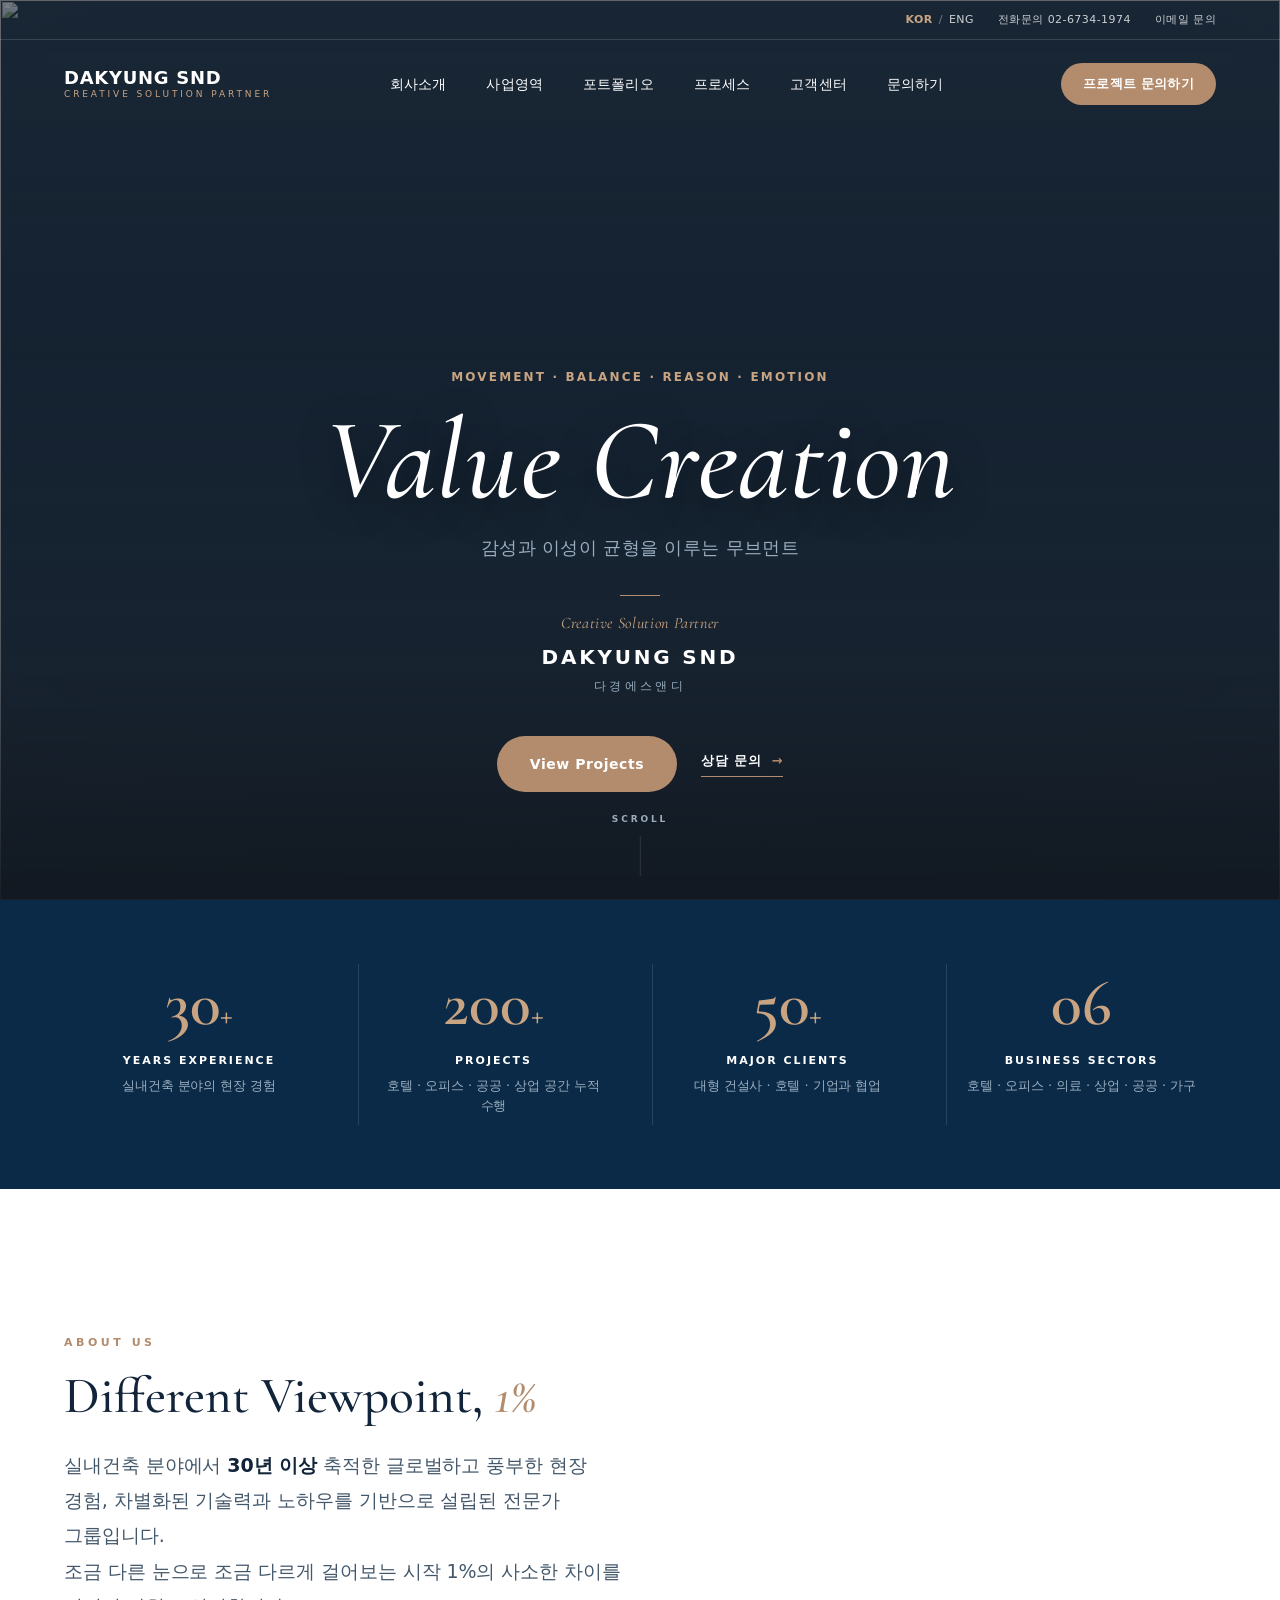
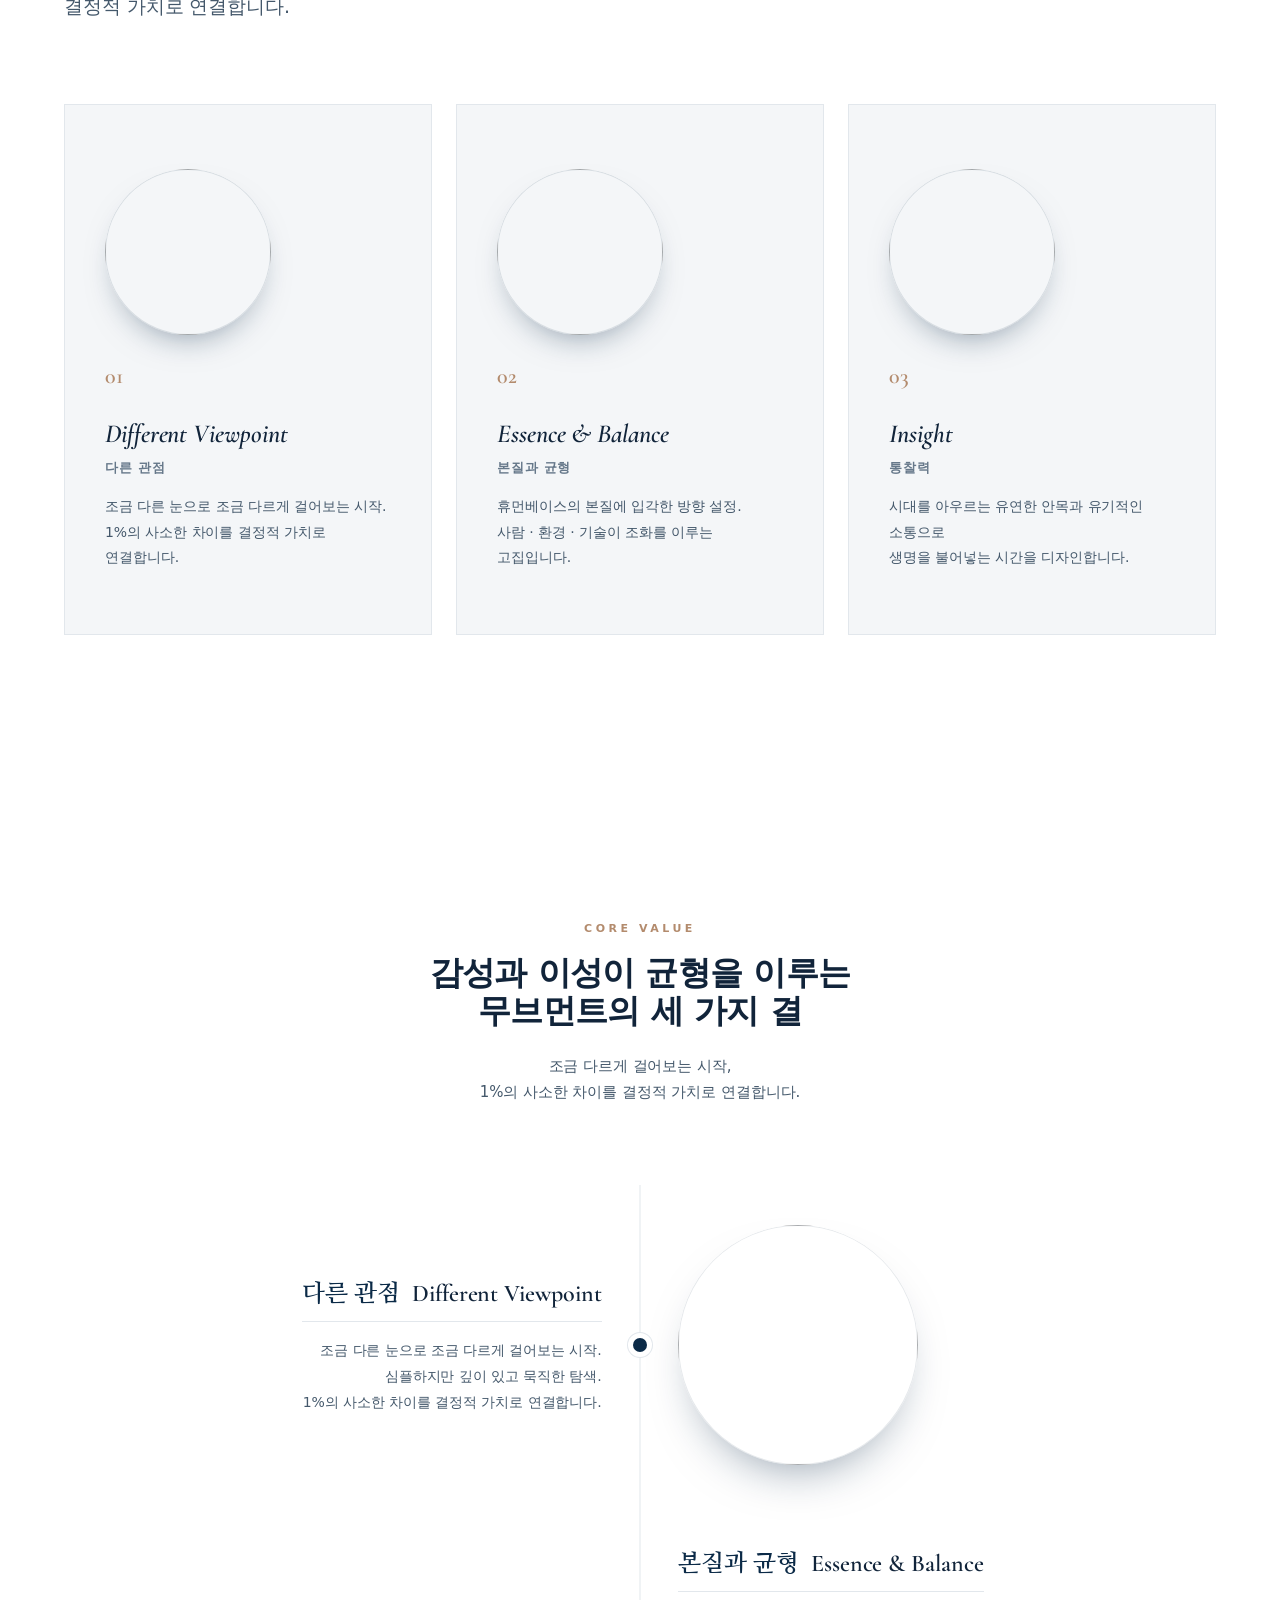
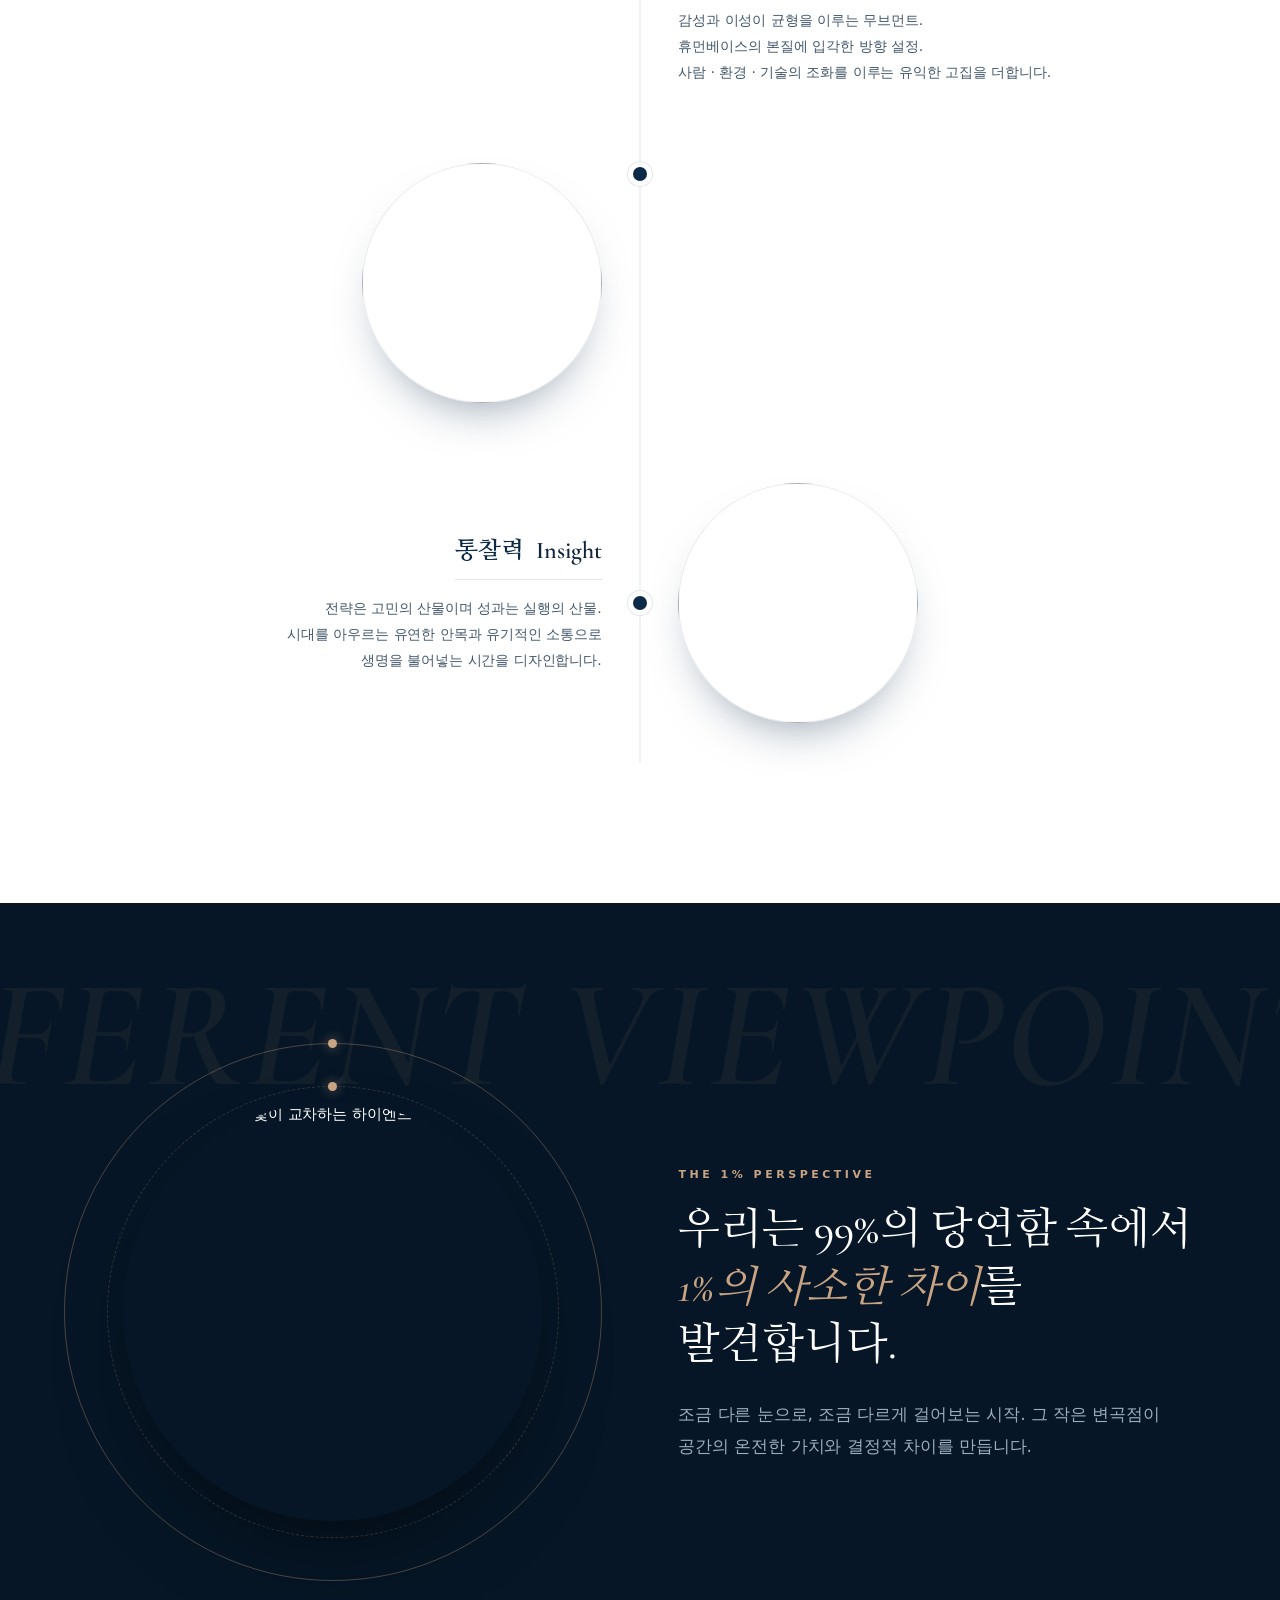
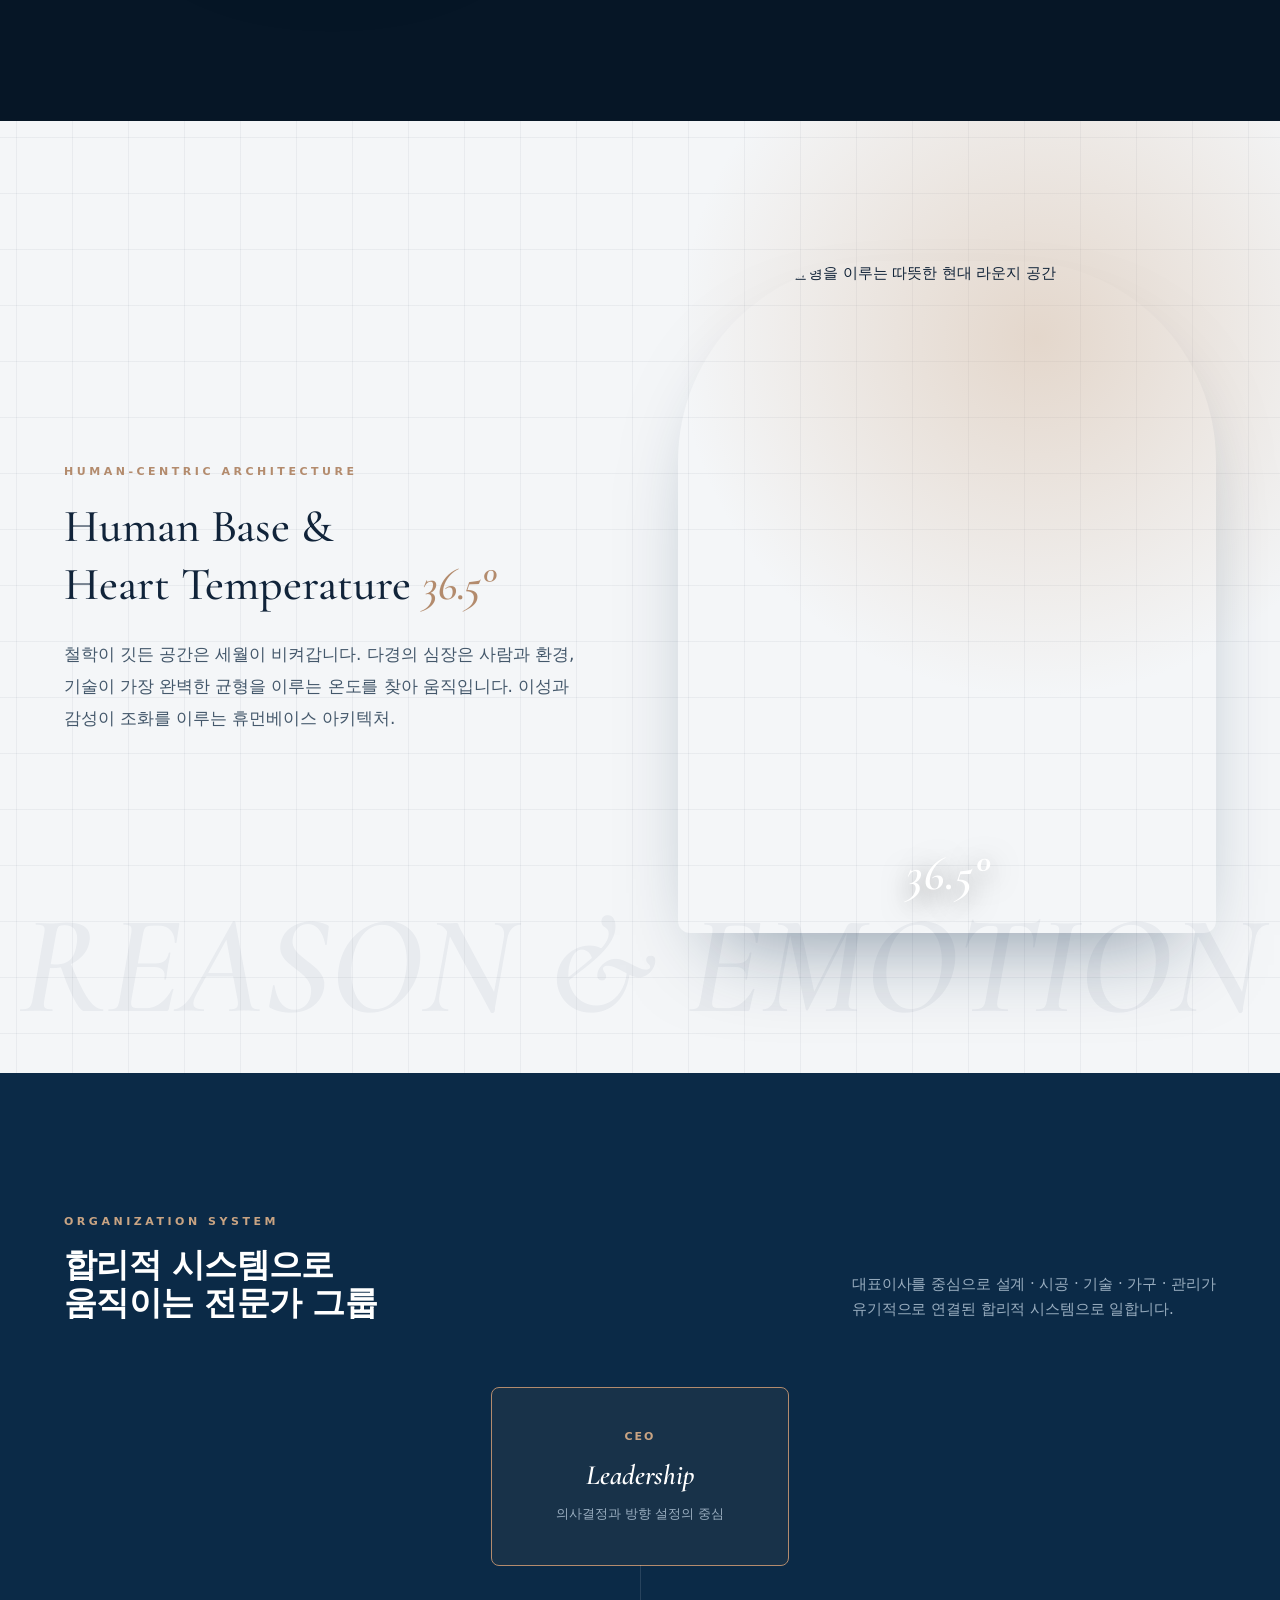
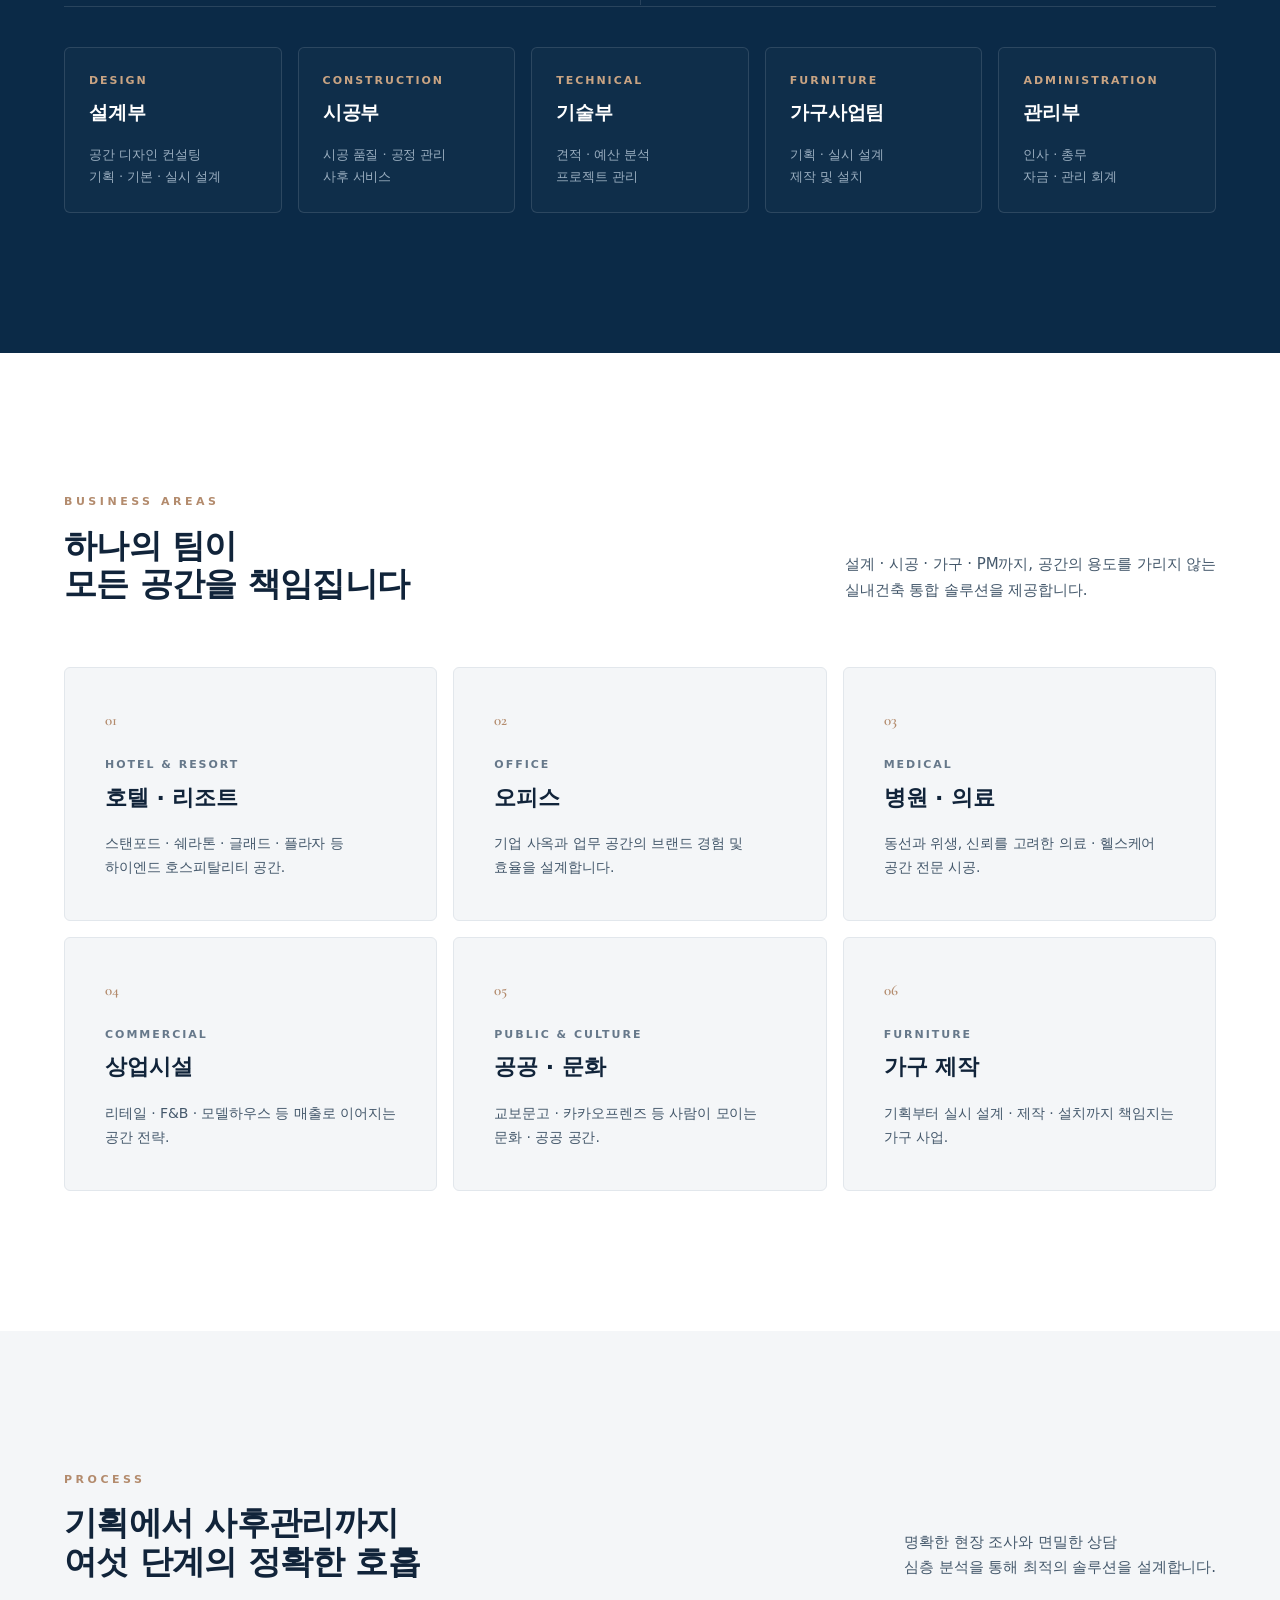
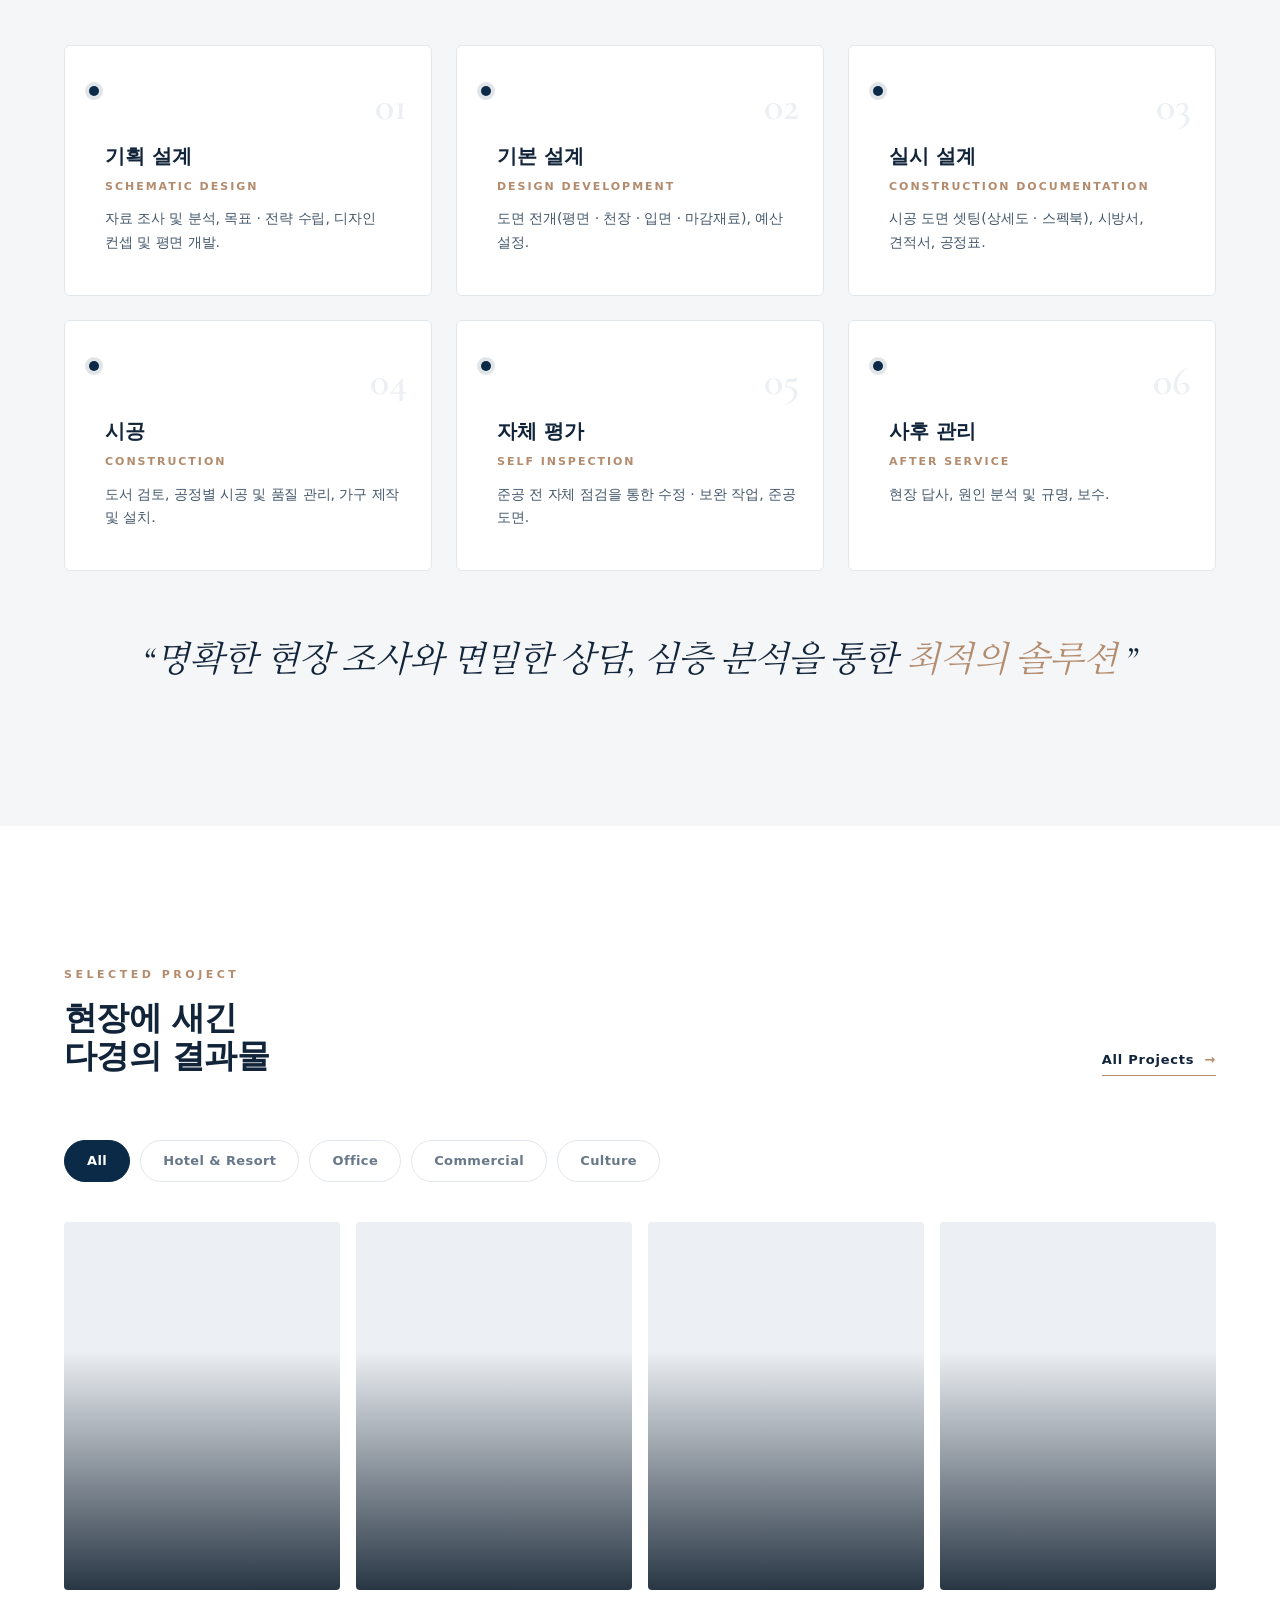
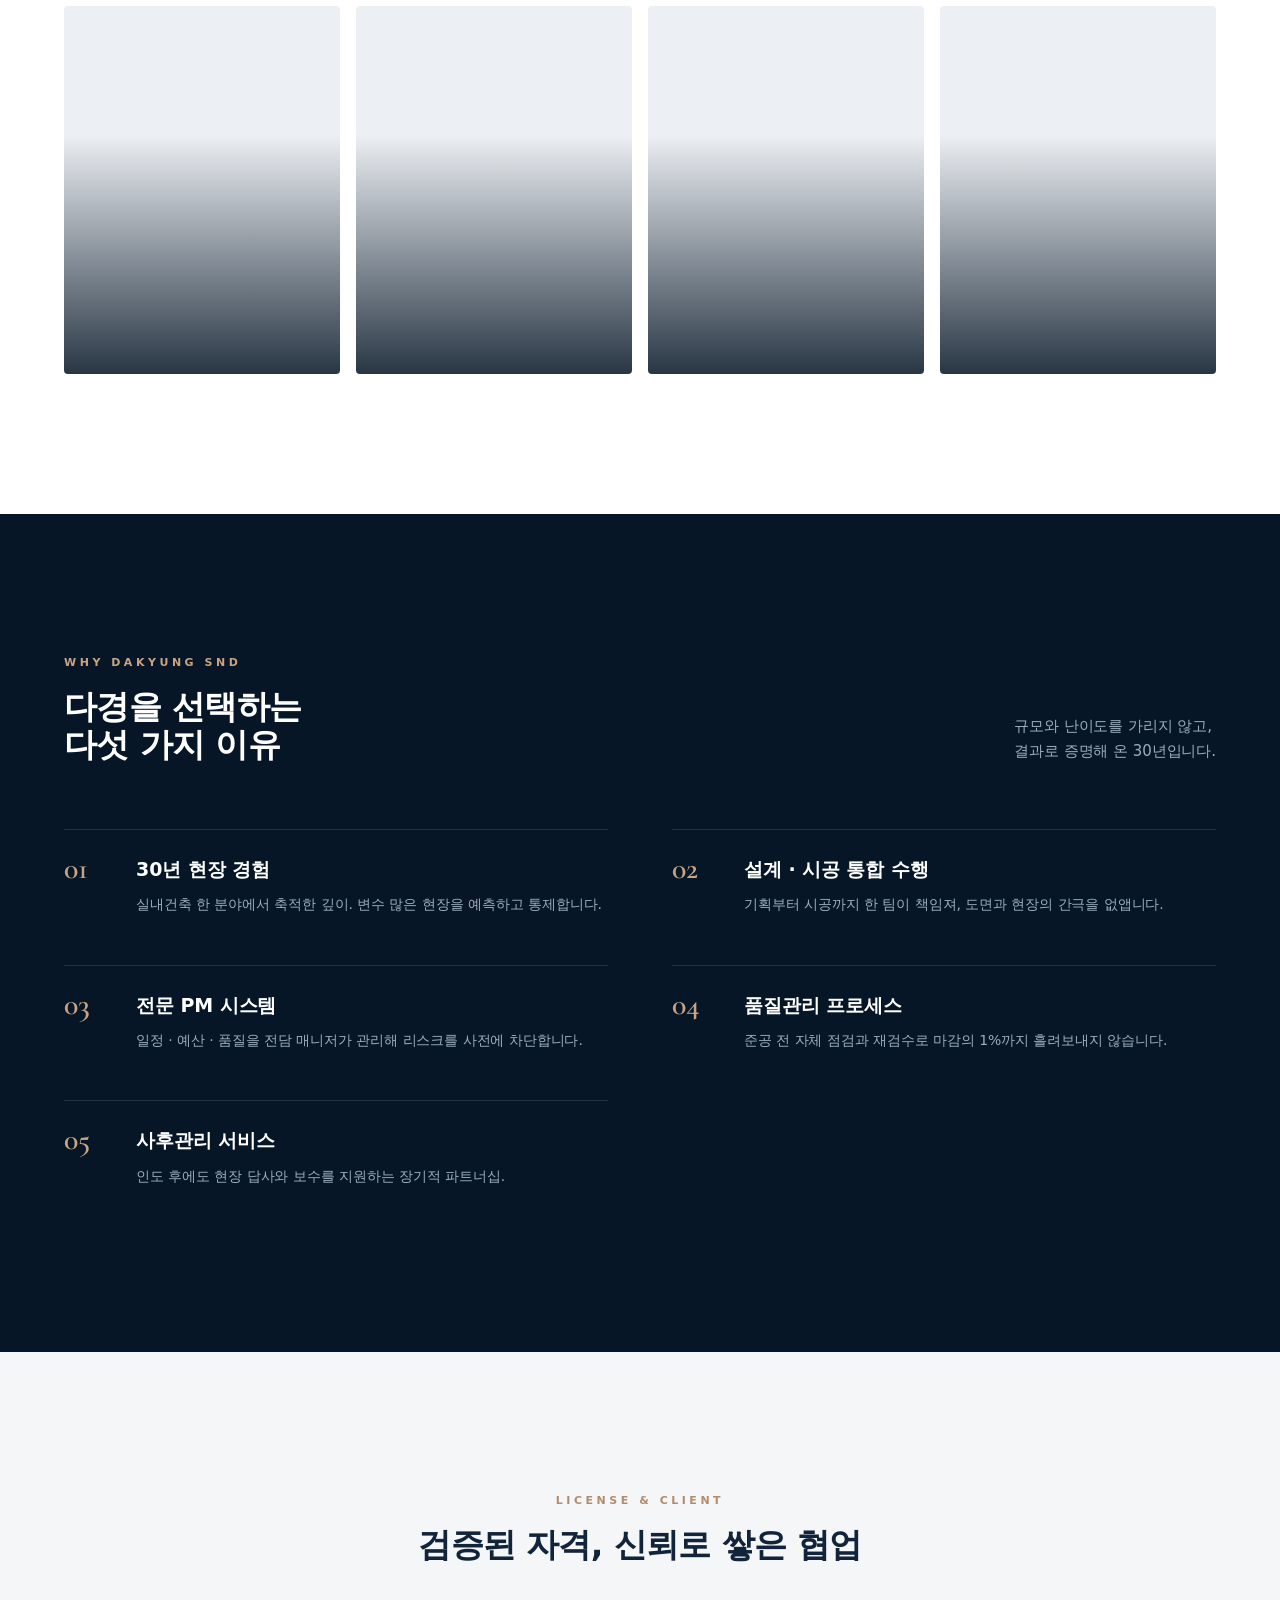
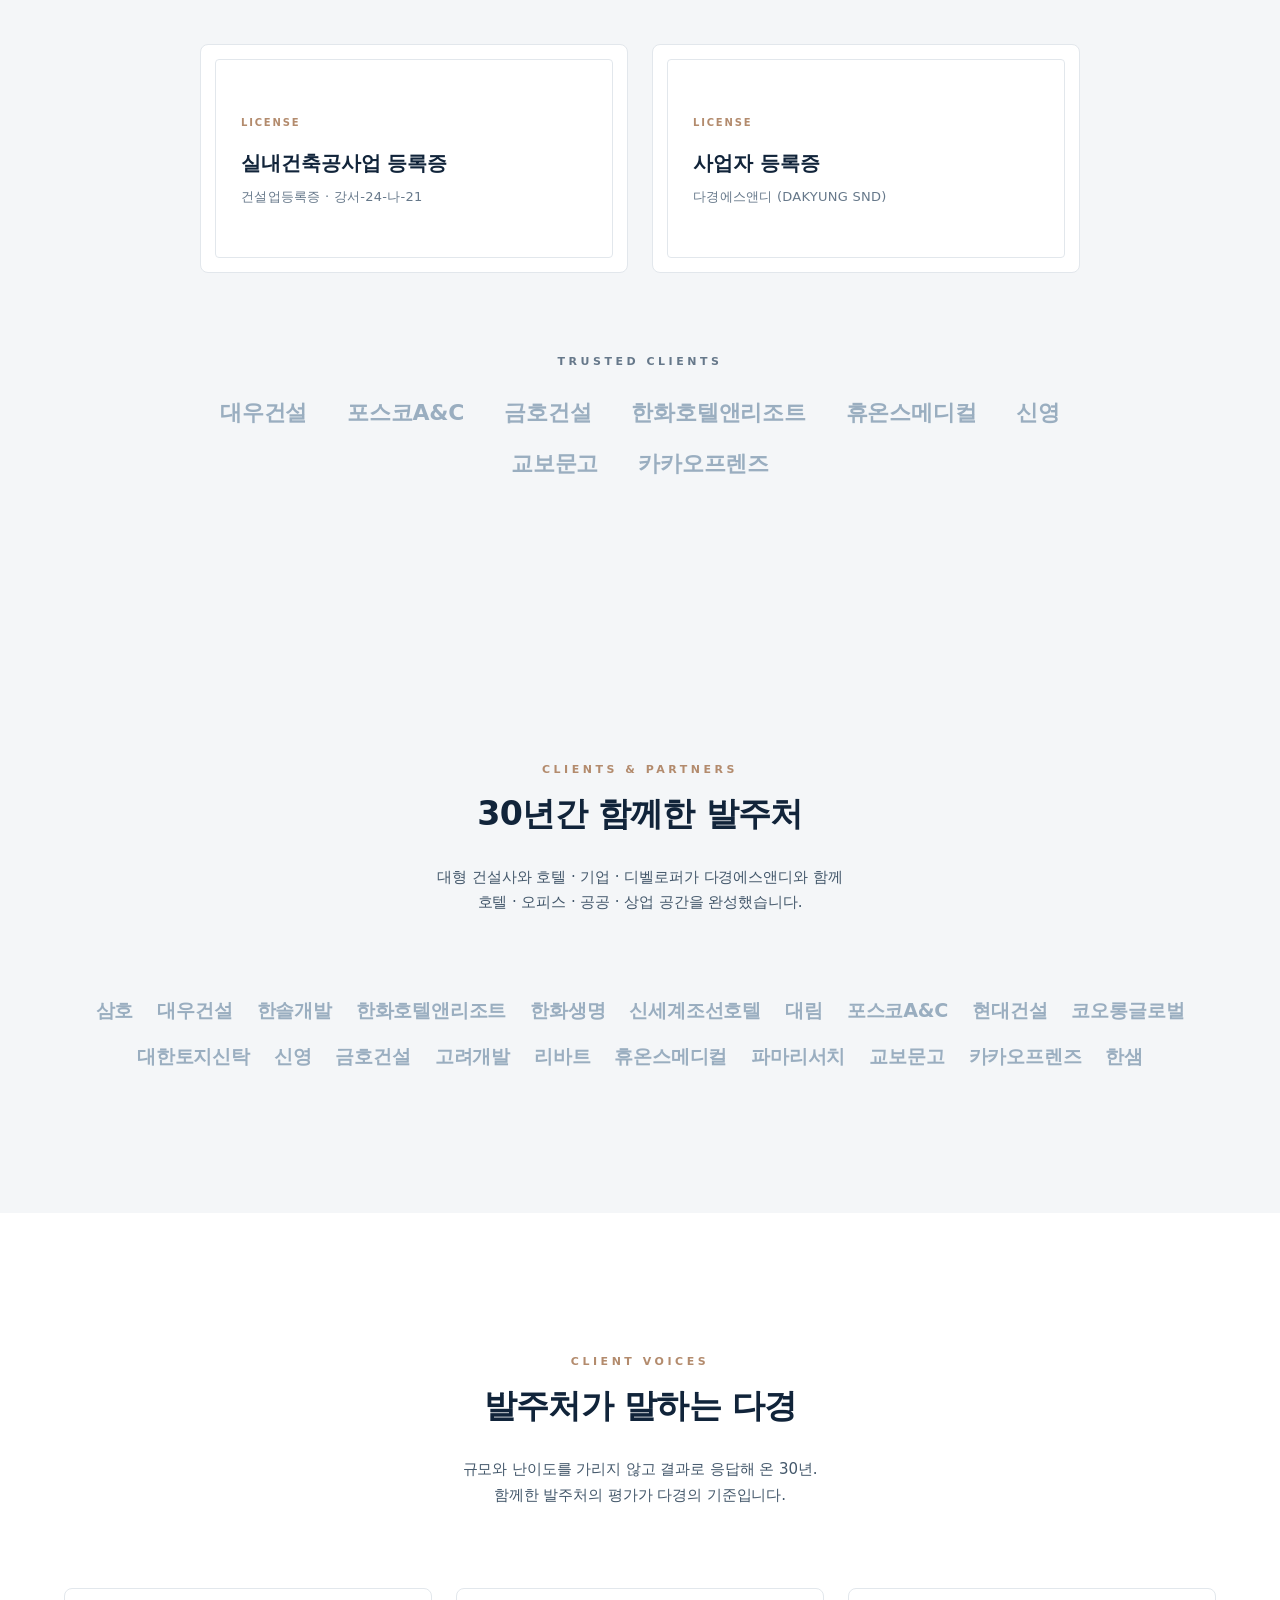
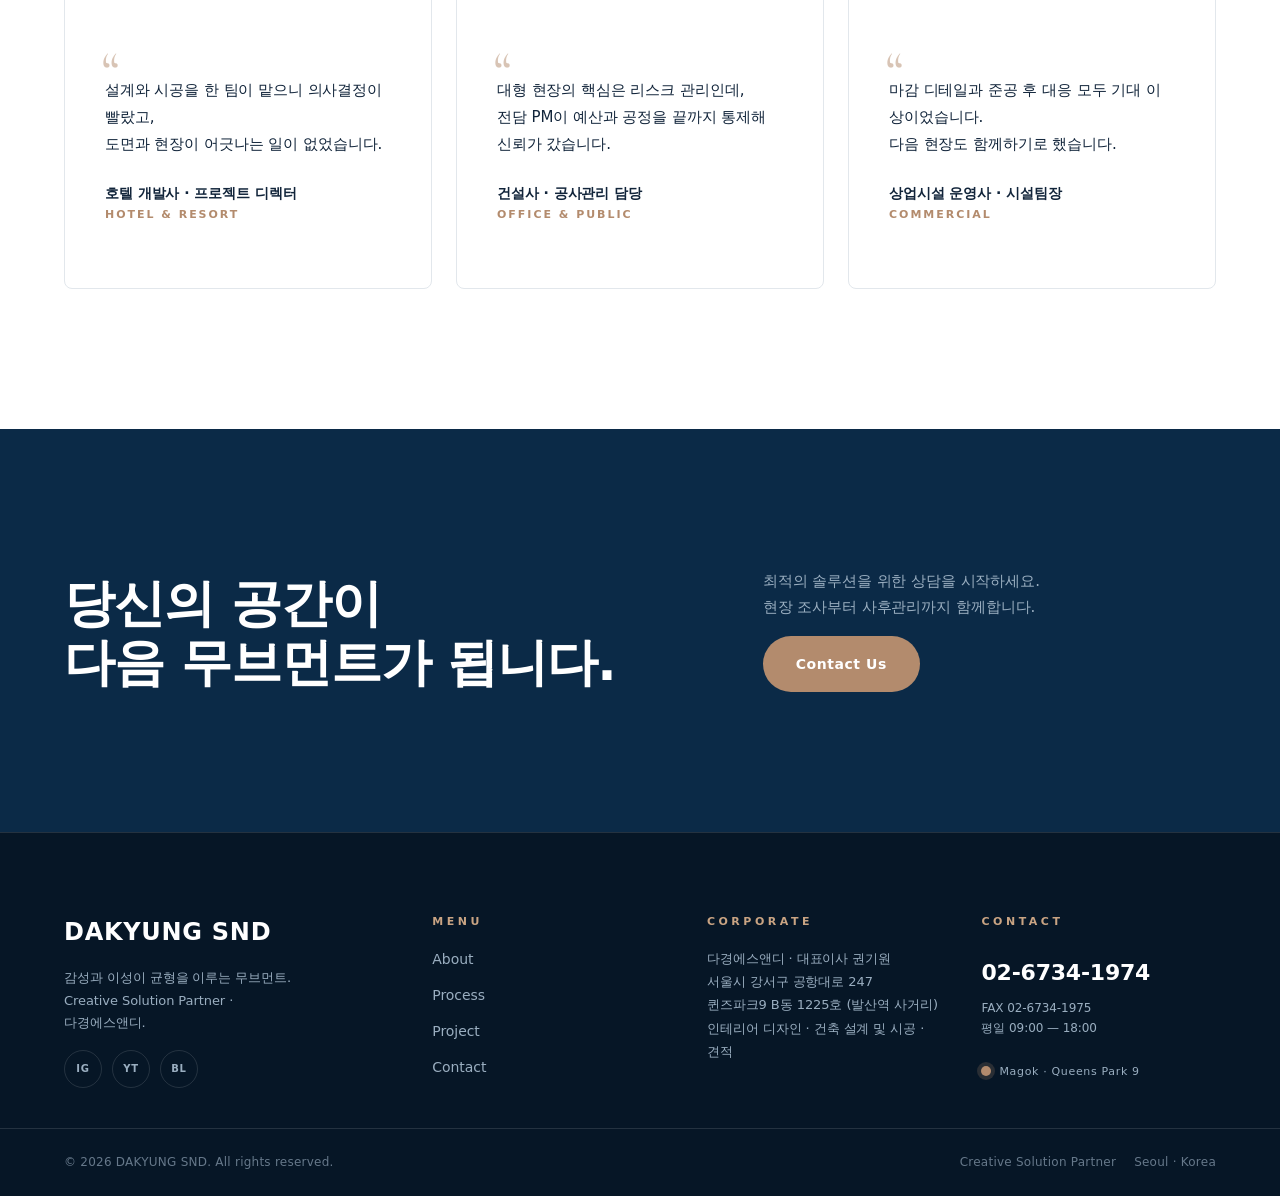
==== commit 1aed8c54: "업로드" ====
--- a/html/index.html
+++ b/html/index.html
@@ -810,6 +810,45 @@
             </div>
         </section>
 
+        <!-- ===== CLIENT TESTIMONIALS ===== -->
+        <!-- TODO: 아래 후기는 발주처 유형별 대표 예시(placeholder)입니다. 실제 발주처 인터뷰로 교체하세요. -->
+        <section class="section testi" id="testimonials" aria-label="고객 후기">
+            <div class="container">
+                <div class="s-head center">
+                    <span class="eyebrow">Client Voices</span>
+                    <h2 class="section-title">발주처가 말하는 다경</h2>
+                    <p class="section-lede center-lede">
+                        규모와 난이도를 가리지 않고 결과로 응답해 온 30년.<br>
+                        함께한 발주처의 평가가 다경의 기준입니다.
+                    </p>
+                </div>
+
+                <div class="rv-grid">
+                    <figure class="rv-card">
+                        <blockquote>설계와 시공을 한 팀이 맡으니 의사결정이 빨랐고, <br> 도면과 현장이 어긋나는 일이 없었습니다.</blockquote>
+                        <figcaption>
+                            <span class="rv-name">호텔 개발사 · 프로젝트 디렉터</span>
+                            <span class="rv-meta">Hotel &amp; Resort</span>
+                        </figcaption>
+                    </figure>
+                    <figure class="rv-card">
+                        <blockquote>대형 현장의 핵심은 리스크 관리인데, <br> 전담 PM이 예산과 공정을 끝까지 통제해 신뢰가 갔습니다.</blockquote>
+                        <figcaption>
+                            <span class="rv-name">건설사 · 공사관리 담당</span>
+                            <span class="rv-meta">Office &amp; Public</span>
+                        </figcaption>
+                    </figure>
+                    <figure class="rv-card">
+                        <blockquote>마감 디테일과 준공 후 대응 모두 기대 이상이었습니다. <br> 다음 현장도 함께하기로 했습니다.</blockquote>
+                        <figcaption>
+                            <span class="rv-name">상업시설 운영사 · 시설팀장</span>
+                            <span class="rv-meta">Commercial</span>
+                        </figcaption>
+                    </figure>
+                </div>
+            </div>
+        </section>
+
         <!-- ===== CTA ===== -->
         <section class="cta-strip" aria-label="상담 요청">
             <div class="container">
--- a/style/index.css
+++ b/style/index.css
@@ -688,6 +688,7 @@
 
 /* ===== CLIENT REVIEWS ===== */
 .reviews { background: var(--c-ivory); }
+.testi { background: var(--c-bg); }
 .rv-grid {
     display: grid;
     grid-template-columns: repeat(3, 1fr);
